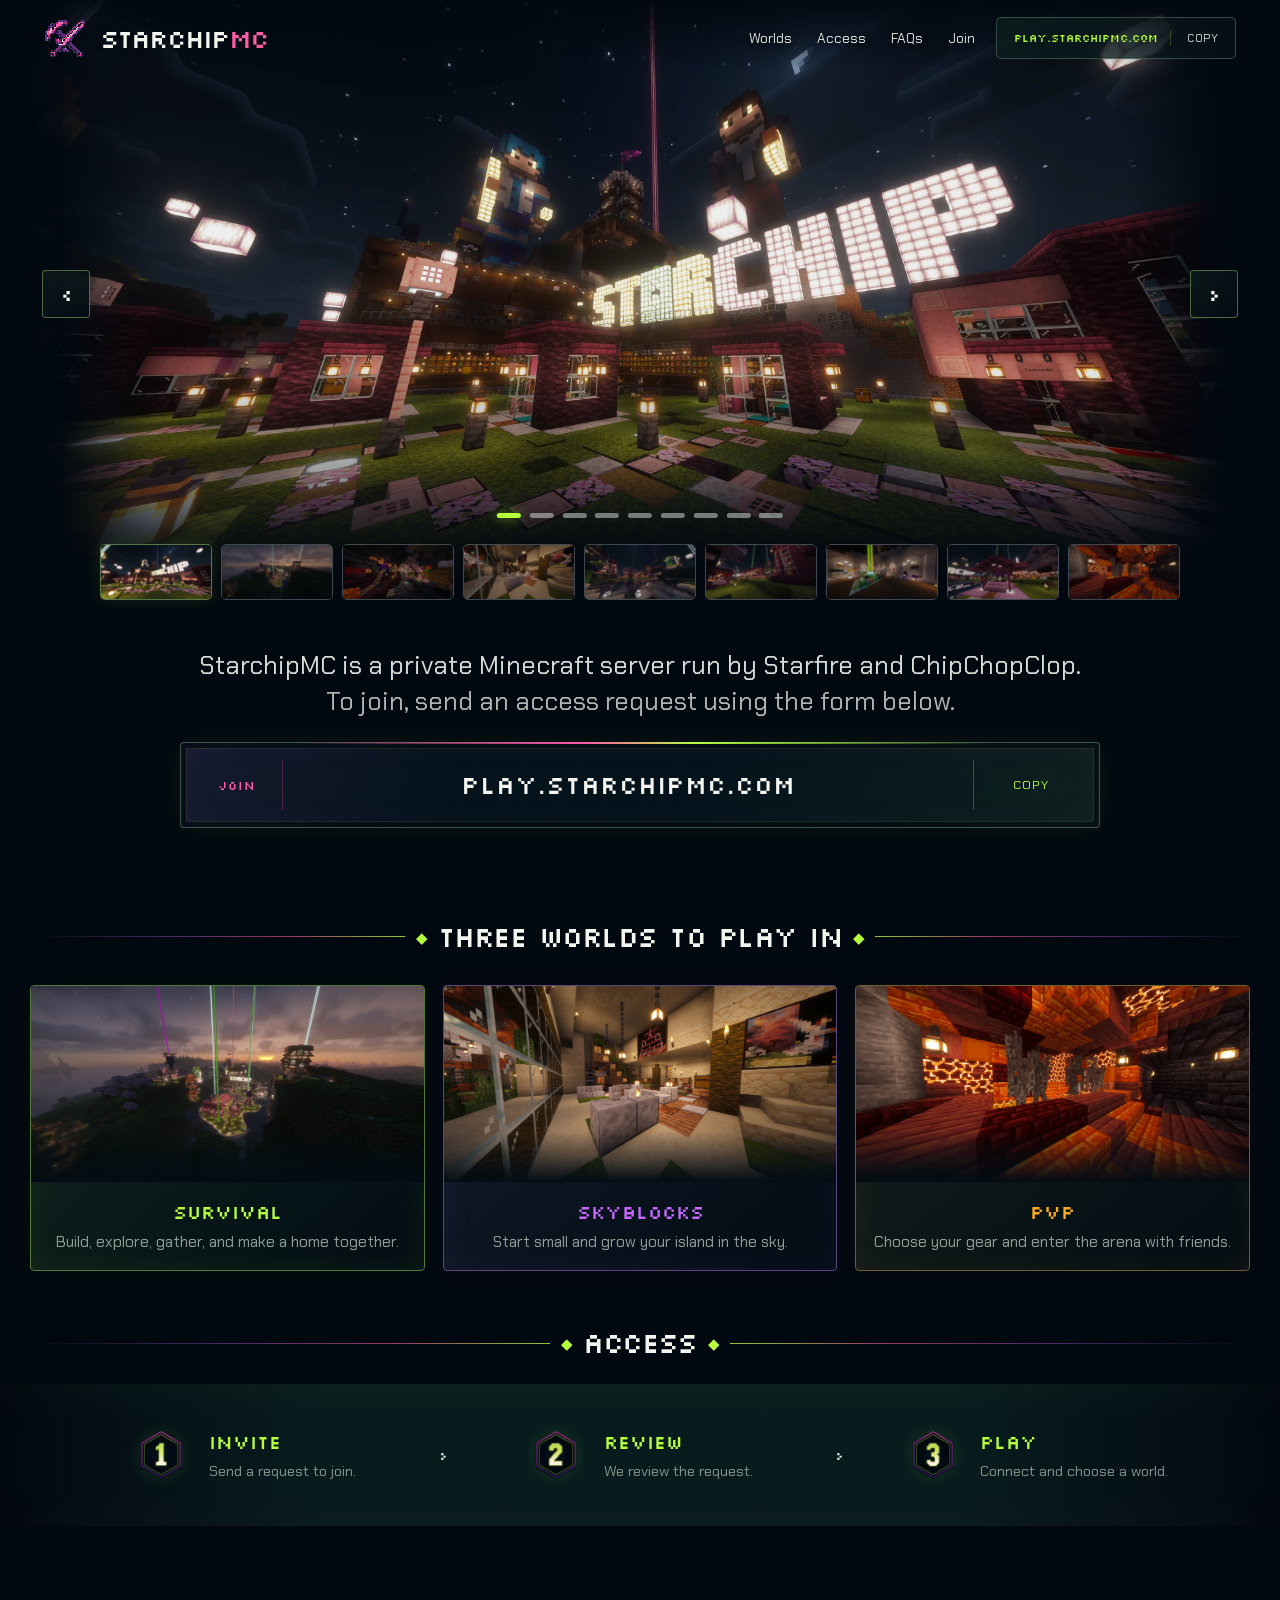
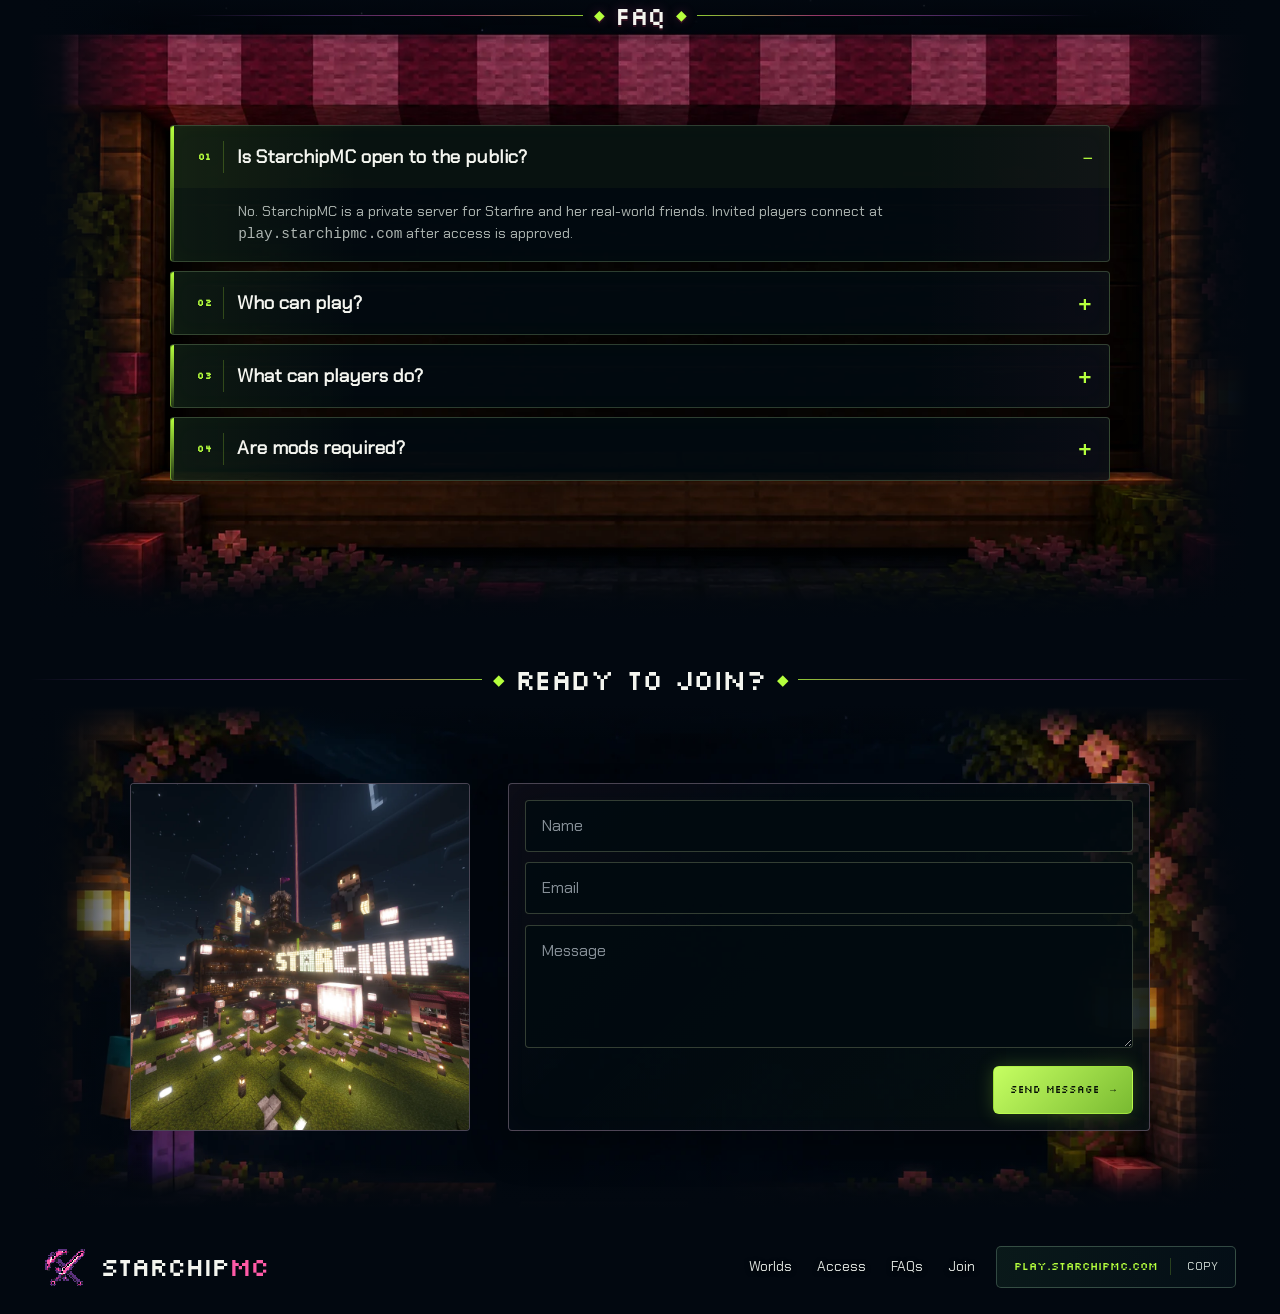
==== index.html @ 679b5ce3 "Center mobile wordmark" ====
<!doctype html>
<html lang="en">
  <head>
    <meta charset="utf-8" />
    <meta name="viewport" content="width=device-width, initial-scale=1" />
    <meta name="theme-color" content="#020810" />
    <meta name="description" content="StarchipMC is a private Minecraft server for Starfire and her real-world friends." />
    <link rel="preload" href="assets/night-market-v2/fonts/Silkscreen-Regular.ttf" as="font" type="font/ttf" crossorigin />
    <link rel="preload" href="assets/night-market-v2/gallery/starchip-plaza.webp" as="image" type="image/webp" />
    <link rel="stylesheet" href="styles.css?v=night-market-v2-layout-15" />
    <title>StarchipMC | Private Minecraft Server</title>
  </head>

  <body>
    <a class="skip" href="#content">Skip to content</a>

    <header class="topbar frame" data-topbar>
      <a class="wordmark" href="#top" aria-label="StarchipMC home">
        <span class="wordmark__tools" aria-hidden="true"><img src="assets/night-market-v2/brand/starchipmc-tools-mark.png" alt="" width="640" height="640" /></span>
        <span class="wordmark__name">Starchip<span>MC</span></span>
      </a>

      <nav class="nav" id="primary-nav" aria-label="Primary navigation" data-nav>
        <a href="#worlds">Worlds</a>
        <a href="#access">Access</a>
        <a href="#parents">FAQs</a>
        <a href="#contact">Join</a>
      </nav>

      <button class="header-server" type="button" data-copy-server>
        <span>play.starchipmc.com</span><i data-copy-visible>Copy</i><b class="visually-hidden" data-copy-label>Copy server address</b>
      </button>
    </header>

    <main id="content">
      <section class="hero" id="top" aria-label="StarchipMC gallery and server address">
        <div class="carousel" aria-label="StarchipMC world gallery" aria-roledescription="carousel" data-carousel>
          <div class="carousel__stage">
            <div class="carousel__slide is-current" data-slide data-label="Starchip plaza">
              <img src="assets/night-market-v2/gallery/starchip-plaza.webp" alt="The illuminated Starchip plaza and character statues at night" width="1920" height="980" />
            </div>
            <div class="carousel__slide" data-slide data-label="Sunrise overlook" aria-hidden="true">
              <img src="assets/night-market-v2/gallery/sunrise-overlook.webp" alt="A wide sunrise view over the Starchip settlement and surrounding hills" width="1920" height="980" loading="lazy" />
            </div>
            <div class="carousel__slide" data-slide data-label="Nether workshop" aria-hidden="true">
              <img src="assets/night-market-v2/gallery/nether-workshop.webp" alt="A Nether-themed workshop with rails, chests, and a glowing portal" width="1920" height="980" loading="lazy" />
            </div>
            <div class="carousel__slide" data-slide data-label="Cozy interior" aria-hidden="true">
              <img src="assets/night-market-v2/gallery/cozy-interior.webp" alt="A warm Minecraft home interior with artwork and hanging lanterns" width="1920" height="980" loading="lazy" />
            </div>
            <div class="carousel__slide" data-slide data-label="Cherry waterfront" aria-hidden="true">
              <img src="assets/night-market-v2/gallery/cherry-waterfront.webp" alt="Cherry builds and the ChopsShop monument reflected across the water" width="1920" height="980" loading="lazy" />
            </div>
            <div class="carousel__slide" data-slide data-label="Market street" aria-hidden="true">
              <img src="assets/night-market-v2/gallery/market-street.webp" alt="A lantern-lit cherry market street and hillside builds at night" width="1920" height="980" loading="lazy" />
            </div>
            <div class="carousel__slide" data-slide data-label="Item gallery" aria-hidden="true">
              <img src="assets/night-market-v2/gallery/item-gallery.webp" alt="A bright museum hall displaying Minecraft blocks and items" width="1920" height="980" loading="lazy" />
            </div>
            <div class="carousel__slide" data-slide data-label="Portal plaza" aria-hidden="true">
              <img src="assets/night-market-v2/gallery/portal-plaza.webp" alt="A cherry-wood portal plaza beneath the Minecraft night sky" width="1920" height="980" loading="lazy" />
            </div>
            <div class="carousel__slide" data-slide data-label="PvP arena" aria-hidden="true">
              <img src="assets/night-market-v2/gallery/ember-interior.webp" alt="A firelit Minecraft Nether arena interior" width="1920" height="980" loading="lazy" />
            </div>

            <button class="carousel__arrow carousel__arrow--back" type="button" data-carousel-back>
              <span aria-hidden="true">‹</span><span class="visually-hidden">Previous screenshot</span>
            </button>
            <button class="carousel__arrow carousel__arrow--next" type="button" data-carousel-next>
              <span aria-hidden="true">›</span><span class="visually-hidden">Next screenshot</span>
            </button>

            <div class="carousel__dots" aria-hidden="true">
              <i class="is-current" data-dot></i><i data-dot></i><i data-dot></i><i data-dot></i><i data-dot></i><i data-dot></i><i data-dot></i><i data-dot></i><i data-dot></i>
            </div>
          </div>

          <div class="carousel__thumbs frame" role="tablist" aria-label="Select a screenshot">
            <button class="is-current" type="button" role="tab" aria-selected="true" data-thumb data-index="0">
              <img src="assets/night-market-v2/gallery/starchip-plaza.webp" alt="" width="1920" height="980" /><span class="visually-hidden">Starchip plaza</span>
            </button>
            <button type="button" role="tab" aria-selected="false" data-thumb data-index="1">
              <img src="assets/night-market-v2/gallery/sunrise-overlook.webp" alt="" width="1920" height="980" loading="lazy" /><span class="visually-hidden">Sunrise overlook</span>
            </button>
            <button type="button" role="tab" aria-selected="false" data-thumb data-index="2">
              <img src="assets/night-market-v2/gallery/nether-workshop.webp" alt="" width="1920" height="980" loading="lazy" /><span class="visually-hidden">Nether workshop</span>
            </button>
            <button type="button" role="tab" aria-selected="false" data-thumb data-index="3">
              <img src="assets/night-market-v2/gallery/cozy-interior.webp" alt="" width="1920" height="980" loading="lazy" /><span class="visually-hidden">Cozy interior</span>
            </button>
            <button type="button" role="tab" aria-selected="false" data-thumb data-index="4">
              <img src="assets/night-market-v2/gallery/cherry-waterfront.webp" alt="" width="1920" height="980" loading="lazy" /><span class="visually-hidden">Cherry waterfront</span>
            </button>
            <button type="button" role="tab" aria-selected="false" data-thumb data-index="5">
              <img src="assets/night-market-v2/gallery/market-street.webp" alt="" width="1920" height="980" loading="lazy" /><span class="visually-hidden">Market street</span>
            </button>
            <button type="button" role="tab" aria-selected="false" data-thumb data-index="6">
              <img src="assets/night-market-v2/gallery/item-gallery.webp" alt="" width="1920" height="980" loading="lazy" /><span class="visually-hidden">Item gallery</span>
            </button>
            <button type="button" role="tab" aria-selected="false" data-thumb data-index="7">
              <img src="assets/night-market-v2/gallery/portal-plaza.webp" alt="" width="1920" height="980" loading="lazy" /><span class="visually-hidden">Portal plaza</span>
            </button>
            <button type="button" role="tab" aria-selected="false" data-thumb data-index="8">
              <img src="assets/night-market-v2/gallery/ember-interior.webp" alt="" width="1920" height="980" loading="lazy" /><span class="visually-hidden">PvP arena</span>
            </button>
          </div>

          <p class="visually-hidden" aria-live="polite" data-carousel-status>Starchip plaza</p>
        </div>

        <div class="hero__copy frame">
          <h1 class="visually-hidden">StarchipMC</h1>
          <p class="hero__callout"><span class="hero__primary">StarchipMC is a private Minecraft server run by Starfire and ChipChopClop.</span><br /><span class="hero__secondary">To join, send an access request using the form below.</span></p>
          <button class="server" type="button" data-copy-server>
            <span class="server__eyebrow">Join</span>
            <code>play.starchipmc.com</code>
            <span class="server__copy" data-copy-visible>Copy</span>
            <span class="visually-hidden" data-copy-label>Copy server address</span>
          </button>
        </div>
      </section>

      <section class="worlds frame" id="worlds" aria-labelledby="worlds-title">
        <h2 class="section-title" id="worlds-title"><span>◆</span> Three worlds to play in <span>◆</span></h2>
        <div class="worlds__grid">
          <article class="world world--survival">
            <div class="world__image">
              <img src="assets/night-market-v2/gallery/sunrise-overlook.webp" alt="A wide sunrise view over the survival settlement" width="1920" height="980" loading="lazy" />
            </div>
            <div class="world__label"><h3>Survival</h3><p>Build, explore, gather, and make a home together.</p></div>
          </article>
          <article class="world world--skyblocks">
            <div class="world__image">
              <img src="assets/night-market-v2/gallery/cozy-interior.webp" alt="A warm Minecraft interior used as the temporary Skyblocks image" width="1920" height="980" loading="lazy" />
            </div>
            <div class="world__label"><h3>Skyblocks</h3><p>Start small and grow your island in the sky.</p></div>
          </article>
          <article class="world world--pvp">
            <div class="world__image">
              <img src="assets/night-market-v2/gallery/ember-interior.webp" alt="A firelit Minecraft Nether interior" width="1920" height="980" loading="lazy" />
            </div>
            <div class="world__label"><h3>PvP</h3><p>Choose your gear and enter the arena with friends.</p></div>
          </article>
        </div>
      </section>

      <section class="access" id="access" aria-labelledby="access-title">
        <h2 class="section-title" id="access-title"><span>◆</span> Access <span>◆</span></h2>
        <div class="access__slice">
          <ol class="access__track frame">
            <li><img class="access__number" src="assets/night-market-v2/access-badges/access-step-1.webp?v=hex-1" alt="Step 1" width="256" height="256" loading="lazy" /><div><strong>Invite</strong><p>Send a request to join.</p></div></li>
            <li><img class="access__number" src="assets/night-market-v2/access-badges/access-step-2.webp?v=hex-1" alt="Step 2" width="256" height="256" loading="lazy" /><div><strong>Review</strong><p>We review the request.</p></div></li>
            <li><img class="access__number" src="assets/night-market-v2/access-badges/access-step-3.webp?v=hex-1" alt="Step 3" width="256" height="256" loading="lazy" /><div><strong>Play</strong><p>Connect and choose a world.</p></div></li>
          </ol>
        </div>
      </section>

      <section class="briefing frame" id="parents" aria-labelledby="parents-title">
        <img class="briefing__scene" src="assets/night-market-v2/scenes/parent-briefing.webp" alt="" width="1920" height="800" loading="lazy" />
        <h2 class="section-title" id="parents-title"><span>◆</span> FAQ <span>◆</span></h2>
        <div class="briefing__rows" data-accordion>
          <article>
            <h3><button type="button" aria-expanded="true" aria-controls="answer-public" data-accordion-button><span><i aria-hidden="true">01</i>Is StarchipMC open to the public?</span><b aria-hidden="true">−</b></button></h3>
            <div id="answer-public" class="briefing__answer"><p>No. StarchipMC is a private server for Starfire and her real-world friends. Invited players connect at <code>play.starchipmc.com</code> after access is approved.</p></div>
          </article>
          <article>
            <h3><button type="button" aria-expanded="false" aria-controls="answer-who" data-accordion-button><span><i aria-hidden="true">02</i>Who can play?</span><b aria-hidden="true">+</b></button></h3>
            <div id="answer-who" class="briefing__answer" hidden><p>Starfire and friends who know the group in real life. Access is shared directly rather than through public registration.</p></div>
          </article>
          <article>
            <h3><button type="button" aria-expanded="false" aria-controls="answer-activities" data-accordion-button><span><i aria-hidden="true">03</i>What can players do?</span><b aria-hidden="true">+</b></button></h3>
            <div id="answer-activities" class="briefing__answer" hidden><p>Friends meet in the floating Lobby, then choose Survival, Skyblocks, or the PvP Arena.</p></div>
          </article>
          <article>
            <h3><button type="button" aria-expanded="false" aria-controls="answer-mods" data-accordion-button><span><i aria-hidden="true">04</i>Are mods required?</span><b aria-hidden="true">+</b></button></h3>
            <div id="answer-mods" class="briefing__answer" hidden><p>No custom modpack or required resource pack is currently needed.</p></div>
          </article>
        </div>
      </section>

      <section class="join frame" id="contact" aria-labelledby="contact-title">
        <h2 class="section-title" id="contact-title"><span>◆</span> Ready to join? <span>◆</span></h2>
        <div class="join__scene">
          <img src="assets/night-market-v2/scenes/ready-to-join.webp" alt="" width="1920" height="800" loading="lazy" />
          <div class="join__layout">
            <div class="join__placeholder">
              <img class="join__snapshot" src="assets/night-market-v2/contact/starchip-snapshot.webp" alt="The illuminated Starchip plaza and character statues at night" width="900" height="900" loading="lazy" />
            </div>
            <form class="join__form" action="https://formsubmit.co/tim.mahan@pm.me" method="post">
              <label><span class="visually-hidden">Name</span><input name="name" autocomplete="name" placeholder="Name" required /></label>
              <label><span class="visually-hidden">Email</span><input name="email" type="email" autocomplete="email" placeholder="Email" required /></label>
              <label class="join__message"><span class="visually-hidden">Message</span><textarea name="message" rows="4" placeholder="Message" required></textarea></label>
              <button class="join__submit" type="submit">Send message <span aria-hidden="true">→</span></button>
              <label class="honeypot" aria-hidden="true">Leave empty<input name="_honey" tabindex="-1" autocomplete="off" /></label>
              <input type="hidden" name="_subject" value="New StarchipMC message" />
              <input type="hidden" name="_template" value="table" />
            </form>
          </div>
        </div>
      </section>
    </main>

    <footer class="footer frame">
      <a class="wordmark" href="#top" aria-label="Back to the top"><span class="wordmark__tools" aria-hidden="true"><img src="assets/night-market-v2/brand/starchipmc-tools-mark.png" alt="" width="640" height="640" /></span><span class="wordmark__name">Starchip<span>MC</span></span></a>
      <nav aria-label="Footer navigation"><a href="#worlds">Worlds</a><a href="#access">Access</a><a href="#parents">FAQs</a><a href="#contact">Join</a></nav>
      <button class="header-server" type="button" data-copy-server><span>play.starchipmc.com</span><i data-copy-visible>Copy</i><b class="visually-hidden" data-copy-label>Copy server address</b></button>
    </footer>

    <script src="script.js?v=night-market-v2-layout-12" defer></script>
  </body>
</html>
---- styles.css ----
@font-face {
  font-family: "Night Pixel";
  src: url("assets/night-market-v2/fonts/Silkscreen-Regular.ttf") format("truetype");
  font-display: swap;
}

@font-face {
  font-family: "Night Sans";
  src: url("assets/night-market-v2/fonts/ChakraPetch-Regular.ttf") format("truetype");
  font-display: swap;
}

:root {
  color-scheme: dark;
  --night: #020810;
  --night-blue: #04111c;
  --panel: #07141e;
  --line: #263139;
  --white: #f4f5ef;
  --muted: #8c969d;
  --lime: #b5ff3d;
  --pink: #ff5aa7;
  --violet: #c66aff;
  --amber: #ffae19;
  --panel-border: rgba(154, 132, 157, 0.48);
  --panel-radius: 4px;
  --frame: 1220px;
  --pixel: "Night Pixel", monospace;
  --sans: "Night Sans", system-ui, sans-serif;
}

*,
*::before,
*::after {
  box-sizing: border-box;
}

html {
  scroll-behavior: smooth;
  scroll-padding-top: 6rem;
  background: var(--night);
}

body {
  min-width: 320px;
  margin: 0;
  overflow-x: hidden;
  color: var(--white);
  background: var(--night);
  font-family: var(--sans);
  line-height: 1.5;
}

body::before {
  display: none;
}

button,
input,
textarea {
  font: inherit;
}

button,
a {
  -webkit-tap-highlight-color: transparent;
}

a {
  color: inherit;
  text-decoration: none;
}

img {
  display: block;
  max-width: 100%;
}

:focus-visible {
  outline: 3px solid var(--lime);
  outline-offset: 4px;
}

.frame {
  width: min(calc(100% - 24px), var(--frame));
  margin-inline: auto;
}

.visually-hidden {
  position: absolute !important;
  width: 1px !important;
  height: 1px !important;
  padding: 0 !important;
  margin: -1px !important;
  overflow: hidden !important;
  clip: rect(0 0 0 0) !important;
  white-space: nowrap !important;
  border: 0 !important;
}

.skip {
  position: fixed;
  z-index: 100;
  top: 0.75rem;
  left: 0.75rem;
  padding: 0.6rem 0.85rem;
  transform: translateY(-150%);
  color: #071006;
  background: var(--lime);
  font-family: var(--pixel);
  font-size: 0.62rem;
}

.skip:focus {
  transform: none;
}

.topbar,
.footer {
  display: flex;
  min-height: 70px;
  padding: 0.65rem 0.9rem;
  align-items: center;
  gap: 1.3rem;
  border: 0;
  border-radius: 0;
  background: transparent;
  box-shadow: none;
}

.topbar {
  position: absolute;
  z-index: 30;
  top: 0;
  left: 50%;
  margin-top: 0;
  padding-top: 1rem;
  transform: translateX(-50%);
}

.wordmark {
  display: inline-flex;
  min-width: max-content;
  align-items: center;
  gap: 0.7rem;
}

.wordmark__tools {
  display: grid;
  width: 44px;
  height: 44px;
  place-items: center;
}

.wordmark__tools img {
  width: 100%;
  height: 100%;
  object-fit: contain;
  image-rendering: pixelated;
}

.wordmark__name {
  font-family: var(--pixel);
  font-size: clamp(1.06rem, 2.2vw, 1.65rem);
  letter-spacing: -0.08em;
  line-height: 1;
  text-transform: uppercase;
}

.wordmark__name span {
  color: var(--pink);
}

.nav,
.footer nav {
  display: flex;
  margin-left: auto;
  align-items: center;
  gap: clamp(0.6rem, 2vw, 1.55rem);
}

.nav a,
.footer nav a {
  color: #e0e5e1;
  font-size: 0.86rem;
  text-shadow: 0 1px 5px rgba(0, 0, 0, 0.9);
  white-space: nowrap;
}

.nav a:hover,
.footer nav a:hover {
  color: var(--lime);
}

.header-server {
  display: inline-flex;
  min-height: 42px;
  min-width: 240px;
  padding: 0.55rem 0.65rem 0.55rem 0.85rem;
  align-items: center;
  justify-content: space-between;
  gap: 0.55rem;
  border: 1px solid rgba(115, 153, 126, 0.42);
  border-radius: 5px;
  color: var(--lime);
  background: linear-gradient(90deg, rgba(13, 31, 29, 0.74), rgba(5, 17, 25, 0.78));
  font-family: var(--pixel);
  font-size: 0.56rem;
  white-space: nowrap;
  cursor: pointer;
}

.header-server i {
  min-width: 54px;
  padding-left: 0.65rem;
  border-left: 1px solid rgba(181, 255, 61, 0.2);
  color: #dce6df;
  font-family: var(--sans);
  font-size: 0.68rem;
  font-style: normal;
  letter-spacing: 0.08em;
  text-align: center;
  text-transform: uppercase;
}

.header-server > span {
  flex: 1;
  font-size: 0.68rem;
  text-align: center;
}

.header-server.is-copied {
  border-color: rgba(181, 255, 61, 0.62);
  background: rgba(27, 55, 29, 0.72);
}

.nav-toggle {
  display: none;
}

.hero {
  margin-top: 0;
}

.carousel__stage {
  position: relative;
  width: 100%;
  height: clamp(390px, 45vw, 650px);
  overflow: hidden;
  background: var(--night);
}

.carousel__stage::before,
.carousel__stage::after {
  position: absolute;
  z-index: 4;
  content: "";
  pointer-events: none;
}

.carousel__stage::before {
  top: 0;
  bottom: 0;
  left: 50%;
  width: min(calc(100% - 24px), var(--frame));
  transform: translateX(-50%);
  background:
    linear-gradient(90deg, var(--night) 0%, rgba(2, 8, 16, 0.96) 2.5%, transparent 10%, transparent 90%, rgba(2, 8, 16, 0.96) 97.5%, var(--night) 100%),
    linear-gradient(180deg, rgba(2, 8, 16, 0.94) 0%, transparent 12%, transparent 100%);
}

.carousel__stage::after {
  bottom: 0;
  left: 50%;
  width: min(calc(100% - 24px), var(--frame));
  height: 38%;
  transform: translateX(-50%);
  background: linear-gradient(180deg, transparent 0%, rgba(2, 8, 16, 0.34) 52%, rgba(2, 8, 16, 0.9) 86%, var(--night) 100%);
}

.carousel__slide {
  position: absolute;
  top: 0;
  bottom: 0;
  left: 50%;
  width: min(calc(100% - 24px), var(--frame));
  overflow: hidden;
  transform: translateX(-50%);
  opacity: 0;
  visibility: hidden;
  transition: opacity 700ms ease, visibility 0s linear 700ms;
}

.carousel__slide.is-current {
  opacity: 1;
  visibility: visible;
  transition-delay: 0s;
}

.carousel__slide img {
  width: 100%;
  height: 100%;
  object-fit: cover;
  object-position: center 48%;
  filter: brightness(0.92) saturate(1.04) contrast(1.03);
  transform: scale(1.025);
}

.carousel__arrow {
  position: absolute;
  z-index: 7;
  top: 51%;
  display: grid;
  width: 48px;
  height: 48px;
  padding: 0;
  place-items: center;
  transform: translateY(-50%);
  border: 1px solid rgba(128, 167, 101, 0.58);
  border-radius: 4px;
  color: var(--white);
  background: linear-gradient(135deg, rgba(12, 27, 27, 0.82), rgba(3, 12, 19, 0.9));
  font-family: var(--pixel);
  font-size: 1.6rem;
  cursor: pointer;
}

.carousel__arrow:hover {
  color: #061006;
  background: var(--lime);
}

.carousel__arrow--back { left: max(18px, calc((100vw - var(--frame)) / 2 + 12px)); }
.carousel__arrow--next { right: max(18px, calc((100vw - var(--frame)) / 2 + 12px)); }

.carousel__dots {
  position: absolute;
  z-index: 7;
  bottom: 3.6rem;
  left: 50%;
  display: flex;
  gap: 0.55rem;
  transform: translateX(-50%);
}

.carousel__dots i {
  display: block;
  width: 24px;
  height: 5px;
  border-radius: 99px;
  background: rgba(220, 228, 225, 0.5);
}

.carousel__dots i.is-current {
  background: var(--lime);
  box-shadow: 0 0 12px rgba(181, 255, 61, 0.55);
}

.carousel__thumbs {
  position: relative;
  z-index: 8;
  display: grid;
  margin-top: -2rem;
  width: min(calc(100% - 24px), 1080px);
  grid-template-columns: repeat(9, minmax(0, 1fr));
  gap: 0.55rem;
}

.carousel__thumbs button {
  aspect-ratio: 2 / 1;
  padding: 0;
  overflow: hidden;
  border: 1px solid #57616a;
  border-radius: 5px;
  background: #030b12;
  cursor: pointer;
  opacity: 0.72;
}

.carousel__thumbs button:hover,
.carousel__thumbs button.is-current {
  border-color: rgba(119, 158, 93, 0.72);
  box-shadow: 0 0 18px rgba(181, 255, 61, 0.12);
  opacity: 1;
}

.carousel__thumbs img {
  width: 100%;
  height: 100%;
  object-fit: cover;
}

.hero__copy {
  display: grid;
  padding-top: clamp(1.8rem, 4vw, 3rem);
  justify-items: center;
}

.section-title,
.briefing h2 {
  margin: 0;
  font-family: var(--pixel);
  font-weight: 400;
  letter-spacing: -0.055em;
  text-align: center;
  text-transform: uppercase;
}

.hero__callout {
  width: min(100%, 1080px);
  margin: 0;
  color: #d6ded9;
  font-size: clamp(1.3rem, 2.15vw, 1.6rem);
  line-height: 1.42;
  text-align: center;
}

.hero__primary { display: inline-block; color: #d6ded9; white-space: nowrap; }
.hero__secondary { color: #adb8b2; }

.server {
  position: relative;
  display: grid;
  width: min(100%, 920px);
  min-height: 86px;
  margin-top: 1.35rem;
  padding: 0.55rem 0.65rem;
  grid-template-columns: 92px minmax(0, 1fr) 116px;
  align-items: center;
  border: 1px solid rgba(112, 147, 124, 0.48);
  border-radius: var(--panel-radius);
  color: var(--white);
  background:
    linear-gradient(112deg, rgba(198, 106, 255, 0.085), transparent 30%, rgba(5, 19, 28, 0.98) 56%, rgba(181, 255, 61, 0.055)),
    #05131c;
  box-shadow:
    inset 0 0 0 5px rgba(3, 12, 18, 0.74),
    inset 0 0 34px rgba(172, 75, 181, 0.065),
    0 0 24px rgba(181, 255, 61, 0.065);
  cursor: pointer;
}

.server::before,
.server::after {
  position: absolute;
  content: "";
  pointer-events: none;
}

.server::before {
  z-index: 1;
  top: -1px;
  right: 12%;
  left: 12%;
  height: 2px;
  background: linear-gradient(90deg, transparent, var(--pink) 42%, var(--lime) 58%, transparent);
}

.server::after { inset: 5px; border: 1px solid rgba(181, 255, 61, 0.09); }

.server__eyebrow {
  position: relative;
  z-index: 2;
  display: grid;
  min-height: 50px;
  place-items: center;
  border-right: 1px solid rgba(255, 90, 167, 0.26);
  color: var(--pink);
  font-family: var(--pixel);
  font-size: 0.72rem;
  letter-spacing: 0.08em;
  text-transform: uppercase;
}

.server code {
  position: relative;
  z-index: 2;
  overflow: hidden;
  font-family: var(--pixel);
  font-size: clamp(1rem, 2.5vw, 1.58rem);
  text-align: center;
  text-overflow: ellipsis;
  white-space: nowrap;
}

.server__copy {
  position: relative;
  z-index: 2;
  display: grid;
  min-height: 50px;
  padding: 0.55rem 0.7rem;
  place-items: center;
  border: 0;
  border-left: 1px solid rgba(181, 255, 61, 0.26);
  border-radius: 0;
  color: var(--lime);
  background: transparent;
  font-size: 0.76rem;
  letter-spacing: 0.08em;
  text-transform: uppercase;
}

.server.is-copied .server__copy {
  color: #071006;
  border-radius: 3px;
  background: var(--lime);
}

.worlds {
  padding-top: clamp(3rem, 7vw, 5.5rem);
}

.section-title {
  display: flex;
  align-items: center;
  gap: 0.7rem;
  color: var(--white);
  font-size: clamp(1.12rem, 2.7vw, 1.72rem);
}

.section-title::before,
.section-title::after {
  min-width: 24px;
  height: 1px;
  flex: 1;
  content: "";
}

.section-title::before {
  background: linear-gradient(90deg, transparent, rgba(198, 106, 255, 0.34) 35%, rgba(255, 90, 167, 0.58) 70%, rgba(181, 255, 61, 0.78));
}

.section-title::after {
  background: linear-gradient(90deg, rgba(181, 255, 61, 0.78), rgba(255, 90, 167, 0.58) 30%, rgba(198, 106, 255, 0.34) 65%, transparent);
}

.section-title span,
.briefing h2 span {
  margin-inline: 0;
  color: var(--lime);
  font-size: 0.55em;
  vertical-align: 0.18em;
}

.worlds__grid {
  display: grid;
  margin-top: 1.7rem;
  grid-template-columns: repeat(3, minmax(0, 1fr));
  gap: 1.1rem;
}

.world {
  --accent: var(--lime);
  position: relative;
  overflow: hidden;
  border: 1px solid color-mix(in srgb, var(--accent) 32%, #253a38);
  border-radius: var(--panel-radius);
  background:
    linear-gradient(140deg, color-mix(in srgb, var(--accent) 7%, rgba(8, 24, 28, 0.96)), rgba(3, 12, 20, 0.98));
  box-shadow:
    inset 0 0 32px color-mix(in srgb, var(--accent) 7%, transparent),
    0 0 22px color-mix(in srgb, var(--accent) 4%, transparent);
}

.world::before,
.world::after {
  display: none;
}
.world--skyblocks { --accent: var(--violet); }
.world--pvp { --accent: var(--amber); }

.world__image {
  position: relative;
  aspect-ratio: 2 / 1;
  overflow: hidden;
}

.world__image::after {
  position: absolute;
  inset: auto 0 0;
  height: 26%;
  background: linear-gradient(transparent, #030c14);
  content: "";
}

.world__image img {
  width: 100%;
  height: 100%;
  object-fit: cover;
  transition: transform 300ms ease;
}

.world:hover .world__image img { transform: scale(1.025); }

.world__label {
  display: grid;
  min-height: 88px;
  padding: 0.75rem 0.9rem 0.85rem;
  align-content: center;
  color: var(--accent);
  text-align: center;
}

.world__label h3 {
  margin: 0;
  font-family: var(--pixel);
  font-size: clamp(1rem, 1.8vw, 1.2rem);
  font-weight: 400;
  text-transform: uppercase;
}

.world__label p {
  margin: 0.3rem 0 0;
  color: #929f99;
  font-size: 0.96rem;
  line-height: 1.35;
}

.access {
  padding-top: clamp(2rem, 5vw, 3.2rem);
}

.access > .section-title {
  width: min(calc(100% - 24px), var(--frame));
  margin: 0 auto 1.25rem;
}

.access__slice {
  width: 100%;
  background:
    linear-gradient(90deg, transparent 0%, rgba(6, 22, 27, 0.5) 8%, rgba(8, 30, 31, 0.9) 25%, rgba(8, 30, 31, 0.9) 75%, rgba(6, 22, 27, 0.5) 92%, transparent 100%);
  box-shadow: inset 0 18px 32px rgba(181, 255, 61, 0.018), inset 0 -18px 32px rgba(255, 90, 167, 0.014);
}

.access__track {
  position: relative;
  display: grid;
  min-height: 142px;
  margin: 0 auto;
  padding: 0.75rem 1rem;
  grid-template-columns: repeat(3, 1fr);
  border: 0;
  background: transparent;
  box-shadow: none;
  list-style: none;
}

.access__track::before,
.access__track::after {
  display: none;
}

.access__track li {
  position: relative;
  display: flex;
  align-items: center;
  justify-content: center;
  gap: 1.15rem;
}

.access__track li + li::before {
  position: absolute;
  left: -0.2rem;
  color: #dbe3df;
  font-family: var(--pixel);
  font-size: 1.1rem;
  content: "›";
}

.access__track strong {
  color: var(--lime);
  font-family: var(--pixel);
  font-size: clamp(0.92rem, 1.8vw, 1.18rem);
  font-weight: 400;
  text-transform: uppercase;
}

.access__track li > div {
  max-width: 13.5rem;
}

.access__track p {
  margin: 0.35rem 0 0;
  color: #87958f;
  font-size: 0.92rem;
  line-height: 1.35;
}

.access__number {
  width: 58px;
  height: 58px;
  flex: 0 0 auto;
  object-fit: contain;
  filter: drop-shadow(0 0 8px rgba(181, 255, 61, 0.12));
}

.briefing {
  position: relative;
  width: min(calc(100% - 24px), var(--frame));
  max-width: var(--frame);
  min-height: 640px;
  margin-top: clamp(2rem, 5vw, 3.4rem);
  overflow: hidden;
  border-radius: 2px;
  isolation: isolate;
}

.briefing__scene {
  position: absolute;
  z-index: 0;
  inset: 0;
  width: 100%;
  height: 100%;
  object-fit: cover;
}

.briefing::before,
.briefing::after {
  position: absolute;
  z-index: 1;
  inset: 0;
  content: "";
  pointer-events: none;
}

.briefing::before {
  background: linear-gradient(90deg, var(--night) 0%, rgba(2, 8, 16, 0.96) 2.5%, transparent 10%, transparent 90%, rgba(2, 8, 16, 0.96) 97.5%, var(--night) 100%);
}

.briefing::after {
  background: linear-gradient(180deg, var(--night) 0%, rgba(2, 8, 16, 0.92) 3%, transparent 10%, transparent 88%, rgba(2, 8, 16, 0.94) 97%, var(--night) 100%);
}

.briefing h2 {
  position: absolute;
  z-index: 3;
  top: 17px;
  right: 13%;
  left: 13%;
  color: var(--white);
  font-size: clamp(1rem, 2.4vw, 1.55rem);
  text-shadow: 0 2px 0 #32101f, 0 0 12px rgba(255, 90, 167, 0.28);
}

.briefing h2 span { color: var(--lime); }

.briefing__rows {
  position: absolute;
  top: 145px;
  z-index: 3;
  right: auto;
  left: 50%;
  display: grid;
  width: min(calc(100% - 24px), 940px);
  gap: 0.55rem;
  transform: translateX(-50%);
  border: 0;
  background: transparent;
  box-shadow: none;
}

.briefing__rows article {
  position: relative;
  overflow: hidden;
  border: 1px solid rgba(119, 150, 104, 0.38);
  border-left-color: rgba(181, 255, 61, 0.62);
  border-radius: var(--panel-radius);
  background:
    linear-gradient(90deg, rgba(181, 255, 61, 0.07), transparent 20%, transparent 80%, rgba(255, 90, 167, 0.035)),
    rgba(2, 11, 17, 0.9);
  box-shadow: inset 0 0 22px rgba(181, 255, 61, 0.025), 0 8px 20px rgba(0, 0, 0, 0.2);
}

.briefing__rows article::before {
  position: absolute;
  top: 0;
  bottom: 0;
  left: 0;
  width: 3px;
  background: linear-gradient(var(--lime), rgba(181, 255, 61, 0.1));
  content: "";
}

.briefing__rows article + article { border-top: 1px solid rgba(119, 150, 104, 0.38); }
.briefing__rows h3 { margin: 0; }

.briefing__rows button {
  display: flex;
  width: 100%;
  min-height: 62px;
  padding: 0.75rem 1rem;
  align-items: center;
  justify-content: space-between;
  gap: 1rem;
  border: 0;
  color: var(--white);
  background: transparent;
  cursor: pointer;
}

.briefing__rows button > span {
  display: flex;
  align-items: center;
  gap: 0.85rem;
}

.briefing__rows button > span > i {
  display: grid;
  width: 2.3rem;
  min-height: 2rem;
  place-items: center;
  border-right: 1px solid rgba(181, 255, 61, 0.22);
  color: var(--lime);
  font-family: var(--pixel);
  font-size: 0.58rem;
  font-style: normal;
  letter-spacing: 0.06em;
}

.briefing__rows button[aria-expanded="true"] {
  background: rgba(181, 255, 61, 0.035);
}

.briefing__rows button > b {
  color: var(--lime);
  font-family: var(--pixel);
  font-size: 1.1rem;
  font-weight: 400;
}

.briefing__answer {
  padding: 0.8rem 1.2rem 1rem 4.2rem;
  color: #aeb6b2;
  font-size: 0.9rem;
}

.briefing__answer p { max-width: 48rem; margin: 0; }

.join {
  width: min(calc(100% - 24px), var(--frame));
  max-width: var(--frame);
  padding-top: clamp(1.5rem, 3vw, 2.4rem);
}

.join__scene {
  position: relative;
  min-height: 0;
  margin-top: 0.4rem;
  padding: clamp(3rem, 6vw, 5rem) clamp(1.5rem, 5vw, 4rem);
  overflow: hidden;
}

.join__scene::before {
  position: absolute;
  z-index: 1;
  inset: 0;
  background: linear-gradient(90deg, var(--night) 0%, rgba(2, 8, 16, 0.96) 2.5%, transparent 10%, transparent 90%, rgba(2, 8, 16, 0.96) 97.5%, var(--night) 100%);
  content: "";
  pointer-events: none;
}

.join__scene::after {
  position: absolute;
  z-index: 1;
  inset: 0;
  background: linear-gradient(180deg, var(--night) 0%, transparent 7%, transparent 90%, rgba(2, 8, 16, 0.92) 97%, var(--night) 100%);
  content: "";
  pointer-events: none;
}

.join__scene > img {
  position: absolute;
  inset: 0;
  width: 100%;
  height: 100%;
  object-fit: cover;
}

.join__layout {
  position: relative;
  z-index: 2;
  display: grid;
  width: min(100%, 1020px);
  margin-inline: auto;
  grid-template-columns: minmax(280px, 340px) minmax(0, 1fr);
  align-items: stretch;
  gap: clamp(1rem, 3vw, 2.5rem);
}

.join__placeholder {
  display: grid;
  width: 100%;
  max-width: 340px;
  height: 100%;
  min-height: 100%;
  margin: 0 auto;
  overflow: hidden;
  place-items: center;
  border: 1px solid var(--panel-border);
  border-radius: var(--panel-radius);
  background: rgba(3, 13, 20, 0.92);
  box-shadow: inset 0 0 28px rgba(255, 90, 167, 0.035);
}

.join__snapshot {
  width: 100%;
  height: 100%;
  object-fit: cover;
  object-position: center;
}

.join__form {
  position: relative;
  z-index: 2;
  width: 100%;
  padding: 1rem;
  border: 1px solid var(--panel-border);
  border-radius: var(--panel-radius);
  background:
    linear-gradient(135deg, rgba(255, 90, 167, 0.045), transparent 35%, rgba(181, 255, 61, 0.025)),
    rgba(2, 11, 17, 0.86);
  box-shadow: inset 0 0 28px rgba(175, 89, 198, 0.025), 0 18px 36px rgba(0, 0, 0, 0.28);
}

.join__form label {
  display: block;
  margin-bottom: 0.65rem;
}

.join__form input,
.join__form textarea {
  width: 100%;
  min-height: 52px;
  padding: 0.8rem 1rem;
  border: 1px solid rgba(103, 117, 89, 0.5);
  border-radius: 4px;
  color: var(--white);
  background: rgba(2, 10, 16, 0.9);
}

.join__form textarea {
  min-height: 108px;
  padding-right: 1rem;
  resize: vertical;
}

.join__form input::placeholder,
.join__form textarea::placeholder { color: #858e96; }

.join__form input:focus,
.join__form textarea:focus { border-color: var(--lime); outline: 2px solid rgba(181, 255, 61, 0.16); }

.join__message { position: relative; }

.join__submit {
  display: flex;
  min-height: 48px;
  margin-left: auto;
  padding: 0.7rem 1rem;
  align-items: center;
  justify-content: center;
  gap: 0.7rem;
  border: 1px solid rgba(181, 255, 61, 0.5);
  border-radius: 6px;
  color: #071006;
  background: linear-gradient(135deg, #c6ff62, #79ba31);
  box-shadow: 0 0 18px rgba(181, 255, 61, 0.22);
  font-family: var(--pixel);
  font-size: 0.62rem;
  text-transform: uppercase;
  cursor: pointer;
}

.honeypot {
  position: absolute !important;
  width: 1px !important;
  height: 1px !important;
  overflow: hidden !important;
  opacity: 0 !important;
  pointer-events: none !important;
}

.footer {
  position: relative;
  margin-top: 1.5rem;
  margin-bottom: 12px;
}

.footer::before {
  position: absolute;
  z-index: -1;
  top: -3.5rem;
  right: -12vw;
  left: -12vw;
  height: 6rem;
  background: linear-gradient(180deg, transparent, rgba(2, 8, 16, 0.86));
  content: "";
  pointer-events: none;
}

.footer nav { margin-left: auto; }

.lost {
  display: grid;
  min-height: 100vh;
  padding: 1rem;
  place-items: center;
}

.lost__panel {
  display: grid;
  width: min(100%, 620px);
  min-height: 360px;
  padding: clamp(2rem, 7vw, 4.5rem);
  place-items: center;
  align-content: center;
  border: 1px solid rgba(181, 255, 61, 0.68);
  background: rgba(4, 16, 25, 0.94);
  box-shadow: 0 0 42px rgba(181, 255, 61, 0.08);
  text-align: center;
}

.lost__panel > p {
  margin: 2.4rem 0 0.5rem;
  color: var(--pink);
  font-family: var(--pixel);
}

.lost__panel h1 {
  margin: 0;
  font-family: var(--pixel);
  font-size: clamp(1.2rem, 5vw, 2rem);
  font-weight: 400;
  text-transform: uppercase;
}

.lost__return {
  margin-top: 2rem;
  padding: 0.8rem 1rem;
  border: 1px solid var(--lime);
  color: var(--lime);
  font-family: var(--pixel);
  font-size: 0.62rem;
  text-transform: uppercase;
}

@media (max-width: 1000px) {
  .carousel__stage::before,
  .carousel__stage::after,
  .carousel__slide {
    width: 100%;
  }

  .carousel__stage::before {
    background: linear-gradient(180deg, rgba(2, 8, 16, 0.82) 0%, transparent 12%, transparent 100%);
  }

  .briefing.frame,
  .join.frame {
    width: 100%;
    max-width: none;
  }

  .briefing::before,
  .join__scene::before {
    background: none;
  }
}

@media (max-width: 900px) {
  .nav { display: none; }
  .header-server { margin-left: auto; }
  .worlds__grid { gap: 0.75rem; }
  .briefing__rows { width: min(calc(100% - 24px), 820px); }
  .join__layout { grid-template-columns: minmax(220px, 280px) minmax(0, 1fr); }
  .footer { flex-wrap: wrap; justify-content: center; }
  .footer nav { width: 100%; margin: 0; justify-content: center; order: 3; }
}

@media (max-width: 680px) {
  .frame { width: min(calc(100% - 16px), var(--frame)); }
  .briefing.frame,
  .join.frame { width: 100%; }
  .topbar { min-height: 70px; margin-top: 8px; justify-content: center; }
  .topbar .header-server { display: none; }
  .wordmark__tools { width: 32px; height: 32px; }
  .wordmark__name { font-size: 0.98rem; }
  .topbar .wordmark__tools { width: 40px; height: 40px; }
  .topbar .wordmark__name { font-size: 1.225rem; }
  .hero { padding-top: 78px; }
  .carousel__stage { height: clamp(300px, 76vw, 440px); }
  .carousel__arrow { width: 40px; height: 40px; }
  .carousel__dots { bottom: 2.3rem; }
  .carousel__dots i { width: 20px; }
  .carousel__thumbs {
    width: calc(100% - 12px);
    margin-top: -1.1rem;
    padding-bottom: 0.35rem;
    grid-template-columns: none;
    grid-auto-columns: 84px;
    grid-auto-flow: column;
    gap: 0.3rem;
    overflow-x: auto;
    overscroll-behavior-inline: contain;
    scrollbar-width: thin;
  }
  .hero__copy { padding-top: 2rem; }
  .hero__callout { font-size: 1.18rem; }
  .hero__primary { white-space: normal; }
  .server { min-height: 82px; margin-top: 1.25rem; padding: 0.45rem; grid-template-columns: 58px minmax(0, 1fr) 64px; }
  .server__eyebrow { min-height: 44px; font-size: 0.58rem; }
  .server__copy { min-width: 0; min-height: 44px; padding: 0.4rem; font-size: 0.6rem; }
  .server code { font-size: clamp(0.7rem, 4vw, 1rem); }
  .worlds__grid { grid-template-columns: 1fr; gap: 1rem; }
  .world__image { aspect-ratio: 2 / 1; }
  .access__track { padding: 0.5rem; grid-template-columns: 1fr; }
  .access__track li { min-height: 112px; justify-content: center; padding: 0.7rem 1rem; }
  .access__track li > div { width: min(100%, 13.5rem); }
  .access__track li + li { border-top: 1px solid #20302b; }
  .access__track li + li::before { top: -0.75rem; left: 50%; transform: rotate(90deg); }
  .access__number { width: 54px; height: 54px; }
  .briefing { min-height: 650px; }
  .briefing__scene { object-position: center; }
  .briefing h2 { top: 20px; font-size: 0.84rem; }
  .briefing__rows { top: 122px; width: calc(100% - 24px); }
  .briefing__rows button { padding: 0.65rem; font-size: 0.9rem; }
  .briefing__answer { padding-left: 1rem; }
  .join__scene { min-height: 0; padding: 2.5rem 1rem 3rem; }
  .join__scene > img { object-position: 36% center; }
  .join__scene::before { background: none; }
  .join__scene::after { background: linear-gradient(180deg, var(--night) 0%, transparent 12%, transparent 76%, var(--night) 100%); }
  .join__layout { width: 100%; grid-template-columns: 1fr; gap: 1.4rem; }
  .join__placeholder { max-width: 320px; height: auto; min-height: 0; aspect-ratio: 4 / 3; }
  .footer nav { display: grid; grid-template-columns: 1fr 1fr; gap: 0.45rem; }
  .footer nav a { text-align: center; }
}

@media (prefers-reduced-motion: reduce) {
  html { scroll-behavior: auto; }
  *, *::before, *::after { transition-duration: 0.01ms !important; }
}
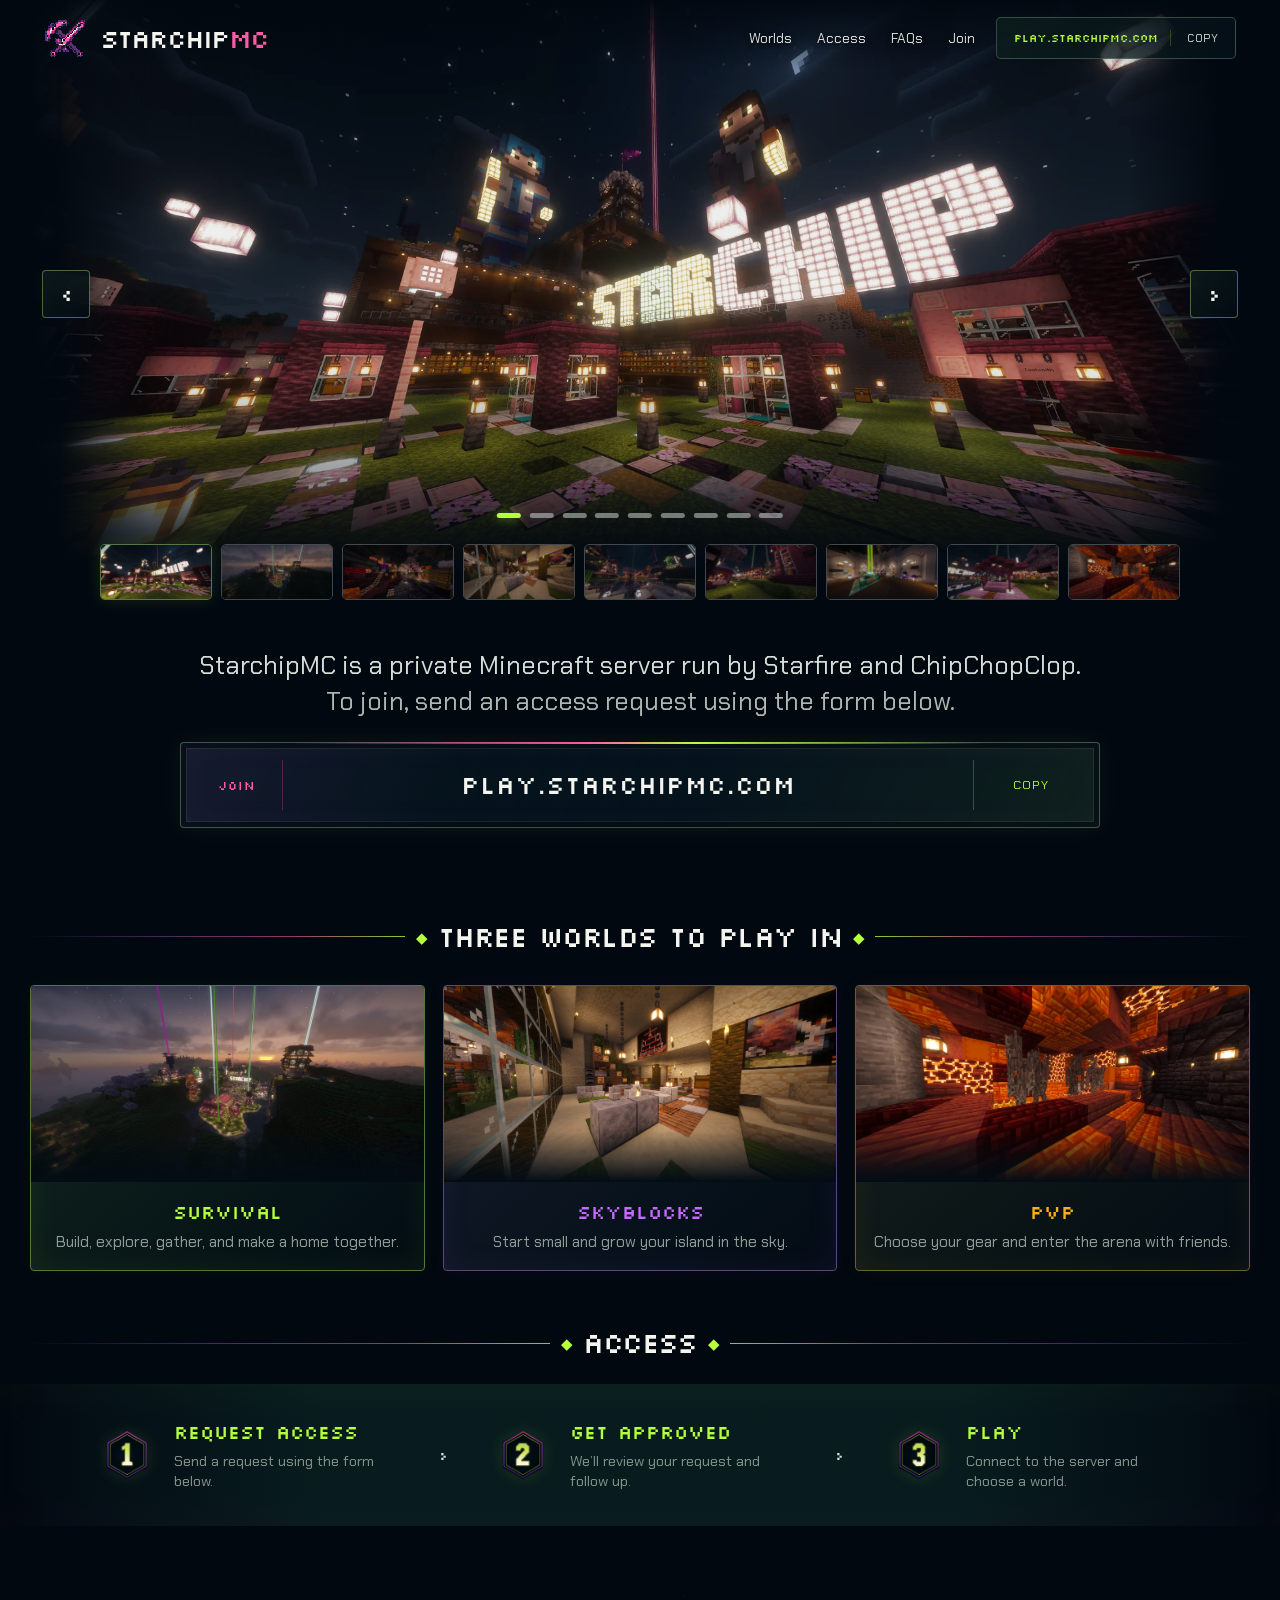
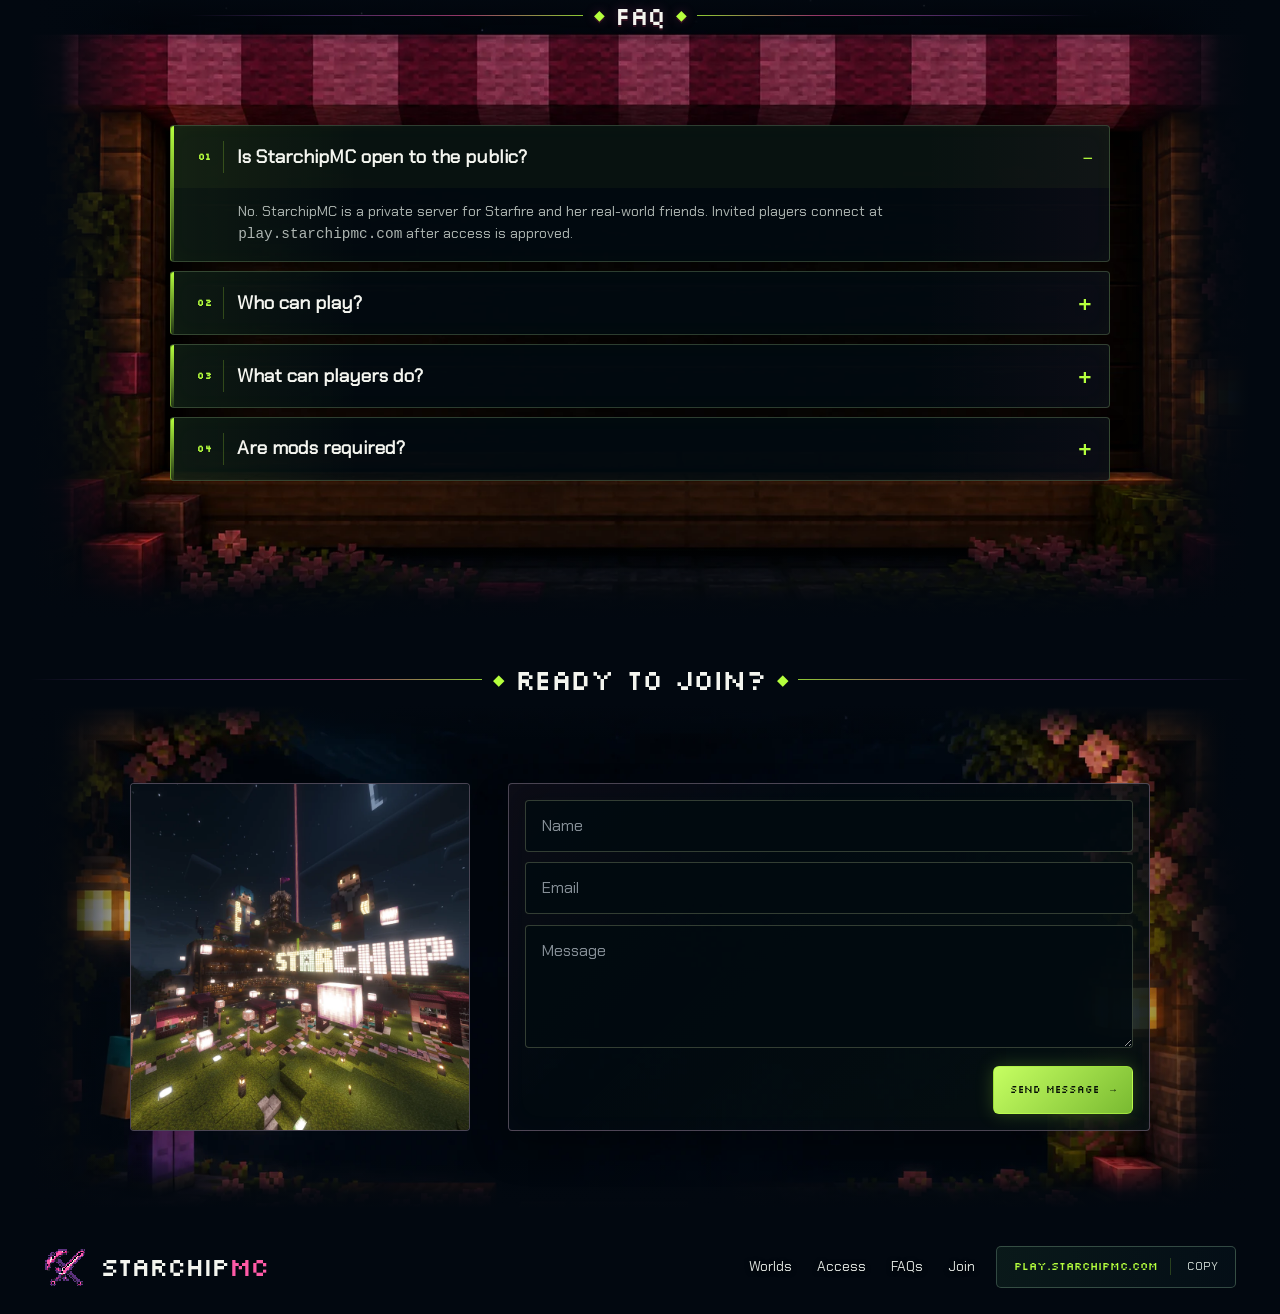
==== commit 82c99ad7: "Clarify access steps" ====
--- a/index.html
+++ b/index.html
@@ -149,9 +149,9 @@
         <h2 class="section-title" id="access-title"><span>◆</span> Access <span>◆</span></h2>
         <div class="access__slice">
           <ol class="access__track frame">
-            <li><img class="access__number" src="assets/night-market-v2/access-badges/access-step-1.webp?v=hex-1" alt="Step 1" width="256" height="256" loading="lazy" /><div><strong>Invite</strong><p>Send a request to join.</p></div></li>
-            <li><img class="access__number" src="assets/night-market-v2/access-badges/access-step-2.webp?v=hex-1" alt="Step 2" width="256" height="256" loading="lazy" /><div><strong>Review</strong><p>We review the request.</p></div></li>
-            <li><img class="access__number" src="assets/night-market-v2/access-badges/access-step-3.webp?v=hex-1" alt="Step 3" width="256" height="256" loading="lazy" /><div><strong>Play</strong><p>Connect and choose a world.</p></div></li>
+            <li><img class="access__number" src="assets/night-market-v2/access-badges/access-step-1.webp?v=hex-1" alt="Step 1" width="256" height="256" loading="lazy" /><div><strong>Request Access</strong><p>Send a request using the form below.</p></div></li>
+            <li><img class="access__number" src="assets/night-market-v2/access-badges/access-step-2.webp?v=hex-1" alt="Step 2" width="256" height="256" loading="lazy" /><div><strong>Get Approved</strong><p>We’ll review your request and follow up.</p></div></li>
+            <li><img class="access__number" src="assets/night-market-v2/access-badges/access-step-3.webp?v=hex-1" alt="Step 3" width="256" height="256" loading="lazy" /><div><strong>Play</strong><p>Connect to the server and choose a world.</p></div></li>
           </ol>
         </div>
       </section>
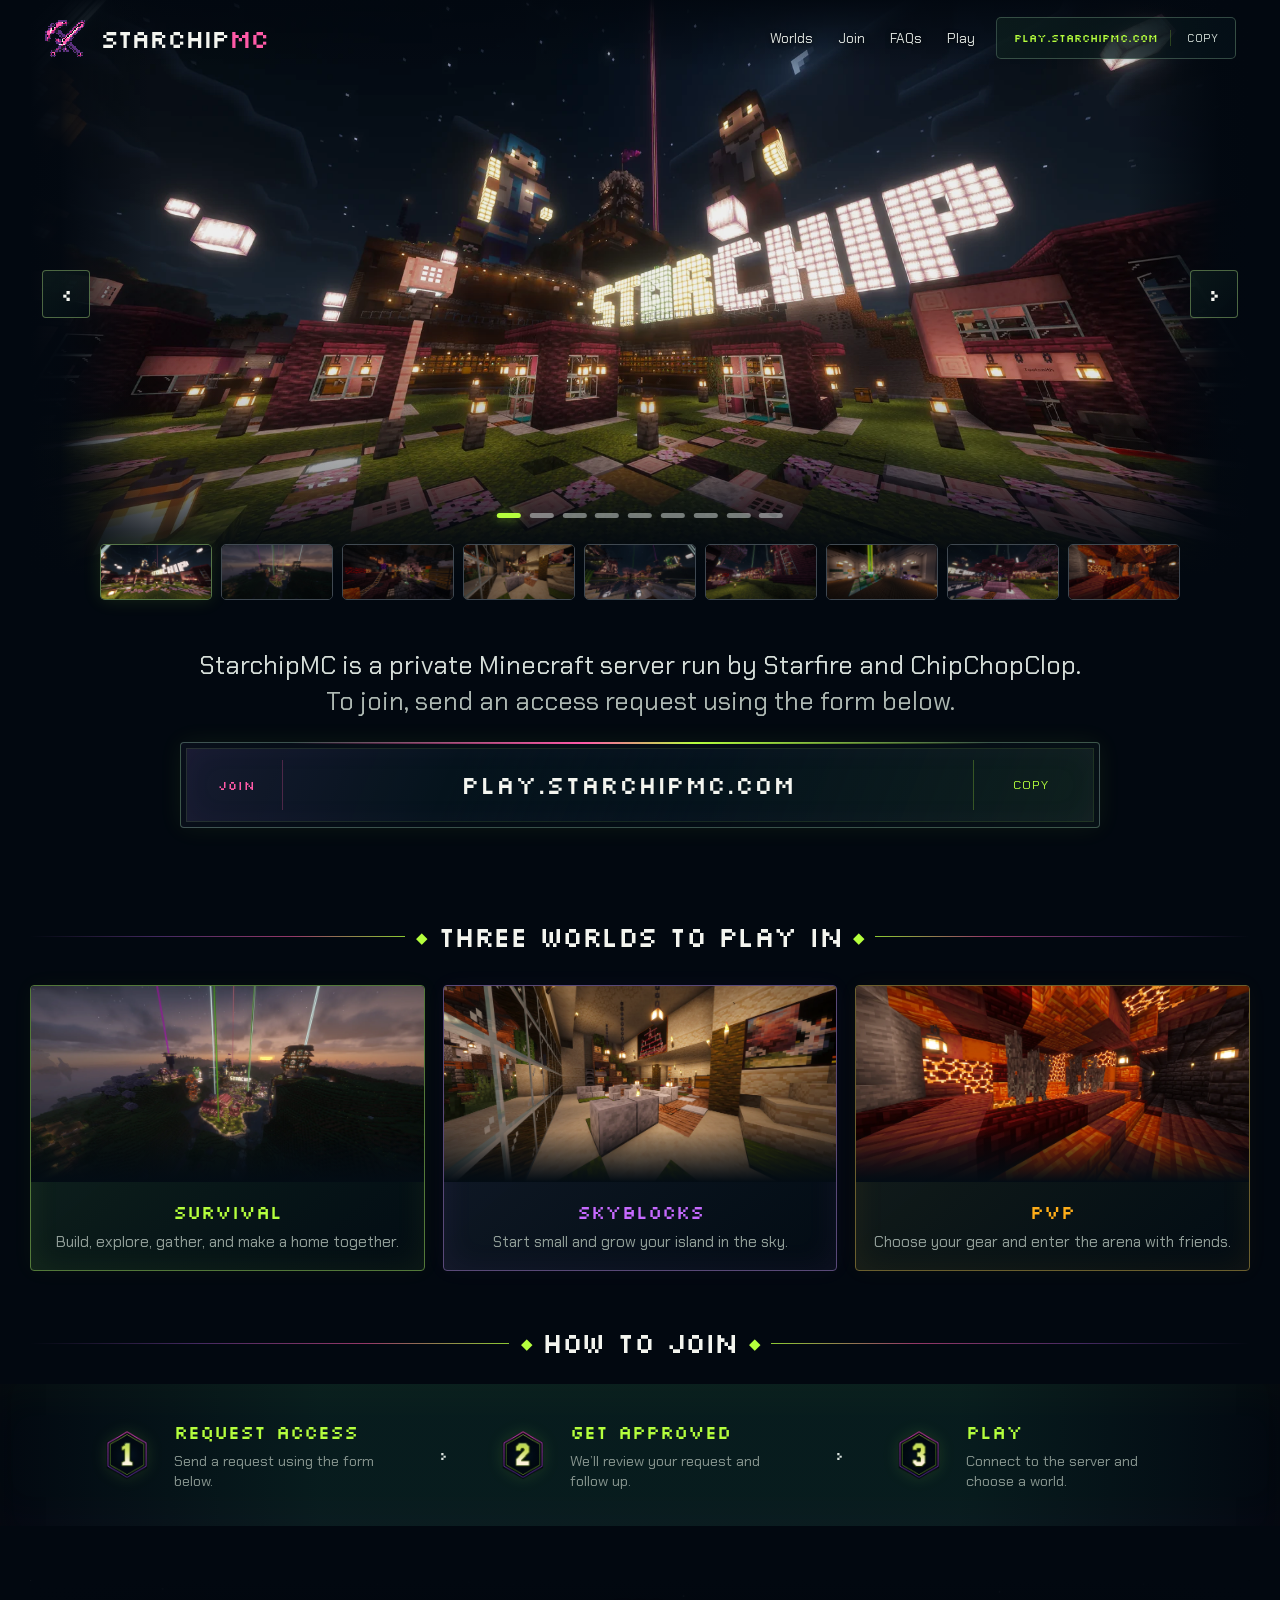
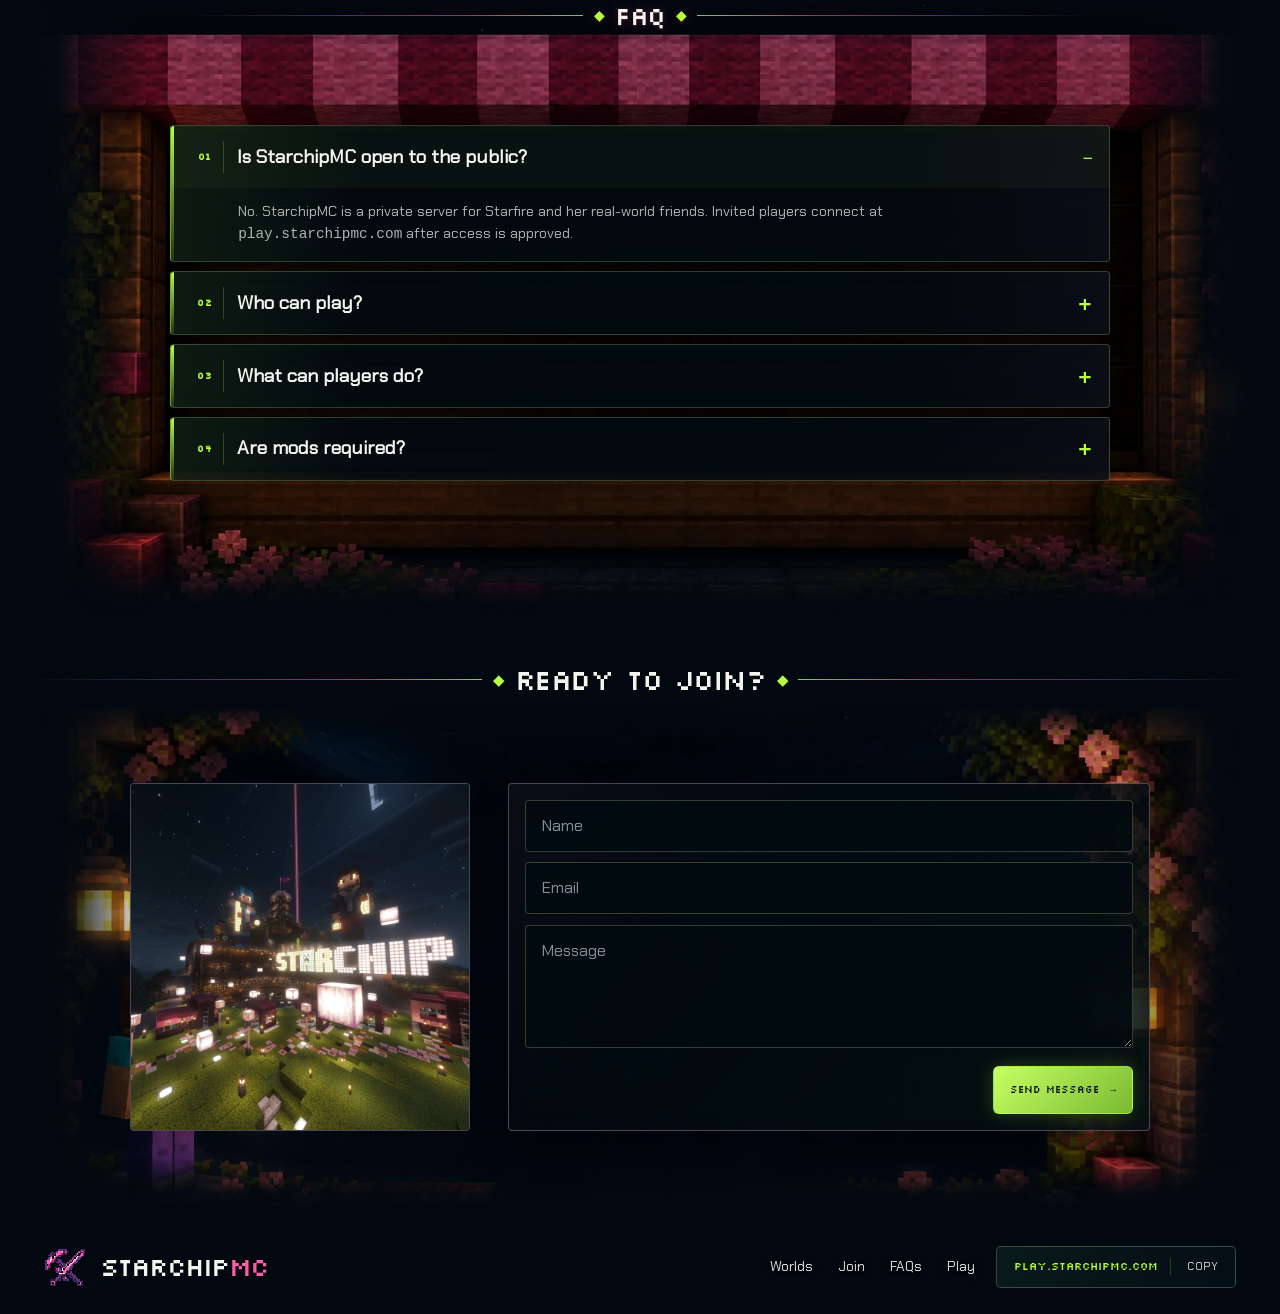
==== commit 0370ec62: "Rename join navigation" ====
--- a/index.html
+++ b/index.html
@@ -22,9 +22,9 @@
 
       <nav class="nav" id="primary-nav" aria-label="Primary navigation" data-nav>
         <a href="#worlds">Worlds</a>
-        <a href="#access">Access</a>
+        <a href="#access">Join</a>
         <a href="#parents">FAQs</a>
-        <a href="#contact">Join</a>
+        <a href="#contact">Play</a>
       </nav>
 
       <button class="header-server" type="button" data-copy-server>
@@ -146,7 +146,7 @@
       </section>
 
       <section class="access" id="access" aria-labelledby="access-title">
-        <h2 class="section-title" id="access-title"><span>◆</span> Access <span>◆</span></h2>
+        <h2 class="section-title" id="access-title"><span>◆</span> How to Join <span>◆</span></h2>
         <div class="access__slice">
           <ol class="access__track frame">
             <li><img class="access__number" src="assets/night-market-v2/access-badges/access-step-1.webp?v=hex-1" alt="Step 1" width="256" height="256" loading="lazy" /><div><strong>Request Access</strong><p>Send a request using the form below.</p></div></li>
@@ -203,7 +203,7 @@
 
     <footer class="footer frame">
       <a class="wordmark" href="#top" aria-label="Back to the top"><span class="wordmark__tools" aria-hidden="true"><img src="assets/night-market-v2/brand/starchipmc-tools-mark.png" alt="" width="640" height="640" /></span><span class="wordmark__name">Starchip<span>MC</span></span></a>
-      <nav aria-label="Footer navigation"><a href="#worlds">Worlds</a><a href="#access">Access</a><a href="#parents">FAQs</a><a href="#contact">Join</a></nav>
+      <nav aria-label="Footer navigation"><a href="#worlds">Worlds</a><a href="#access">Join</a><a href="#parents">FAQs</a><a href="#contact">Play</a></nav>
       <button class="header-server" type="button" data-copy-server><span>play.starchipmc.com</span><i data-copy-visible>Copy</i><b class="visually-hidden" data-copy-label>Copy server address</b></button>
     </footer>
 
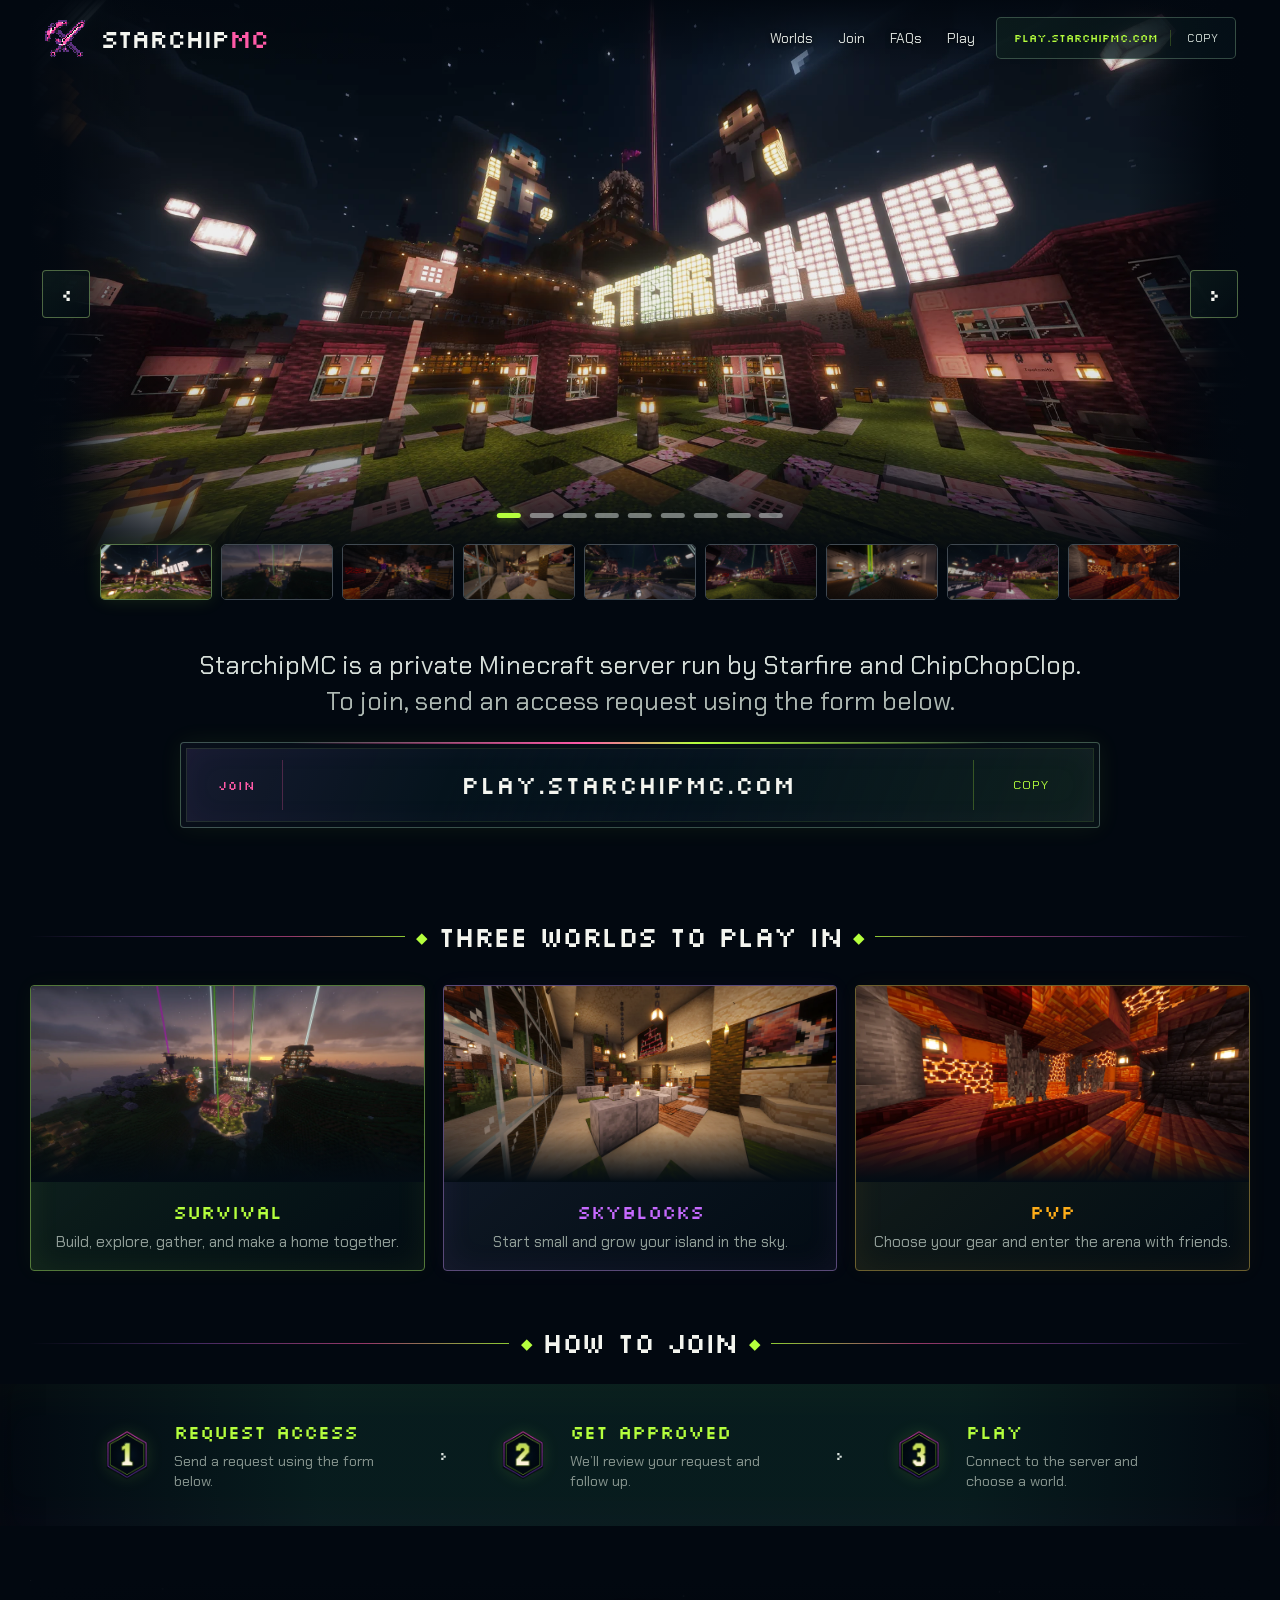
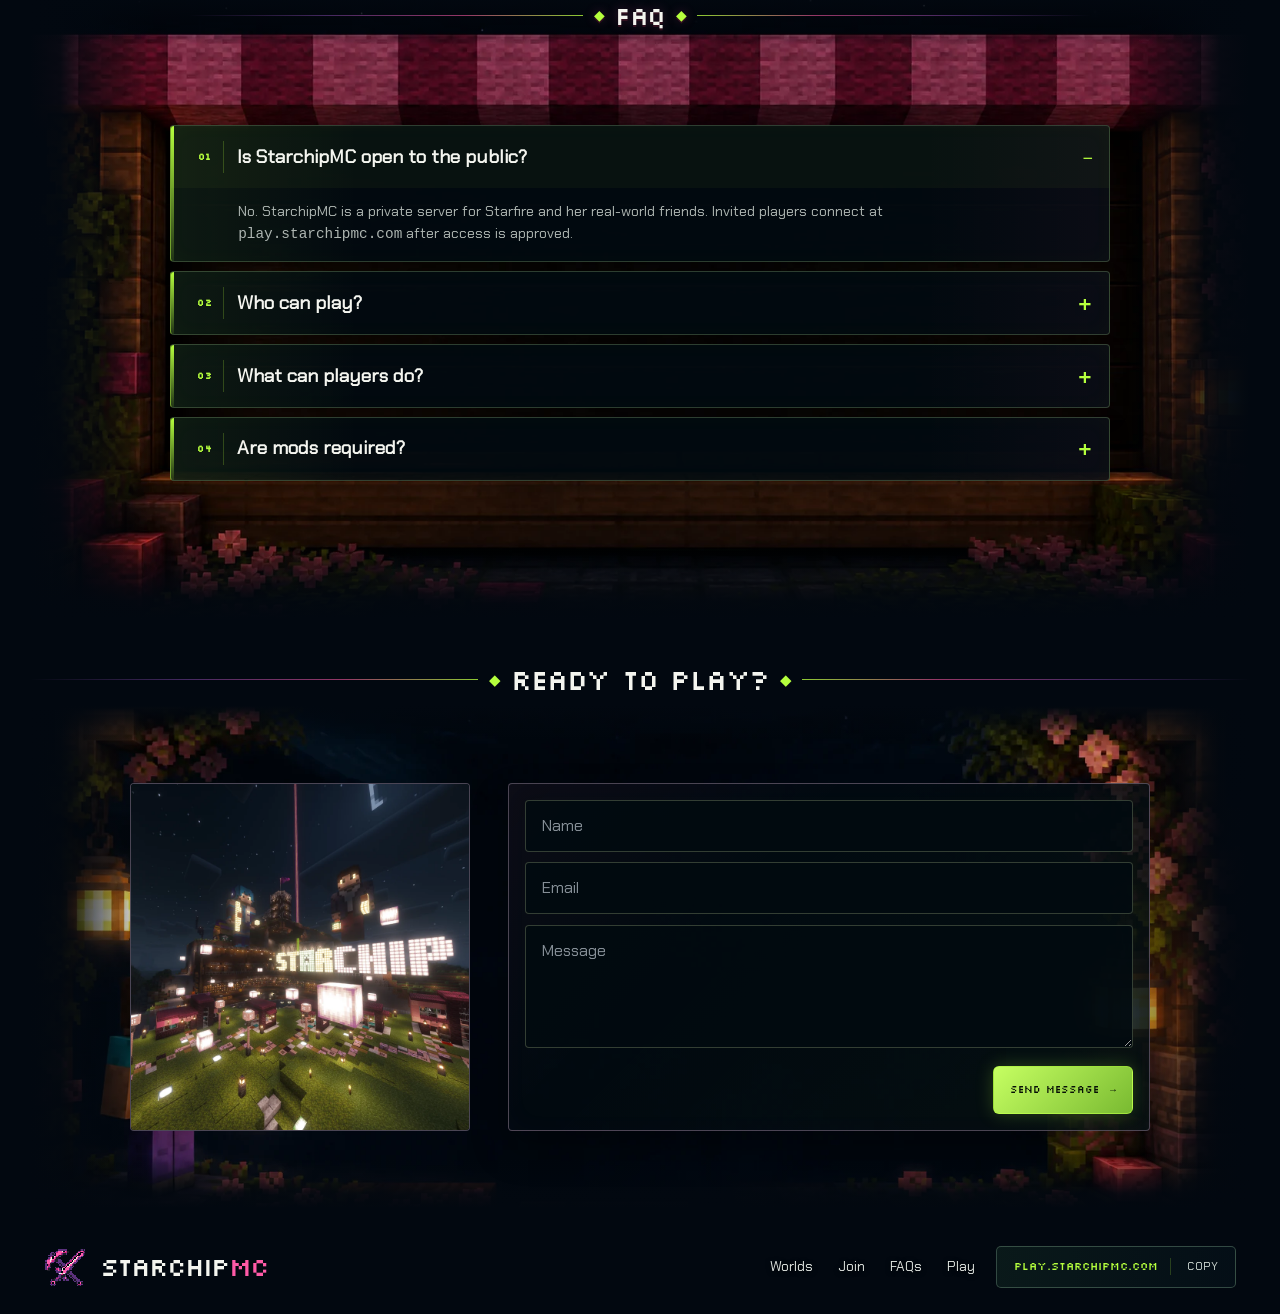
==== commit 5519f457: "Rename play section heading" ====
--- a/index.html
+++ b/index.html
@@ -180,7 +180,7 @@
       </section>
 
       <section class="join frame" id="contact" aria-labelledby="contact-title">
-        <h2 class="section-title" id="contact-title"><span>◆</span> Ready to join? <span>◆</span></h2>
+        <h2 class="section-title" id="contact-title"><span>◆</span> Ready to play? <span>◆</span></h2>
         <div class="join__scene">
           <img src="assets/night-market-v2/scenes/ready-to-join.webp" alt="" width="1920" height="800" loading="lazy" />
           <div class="join__layout">
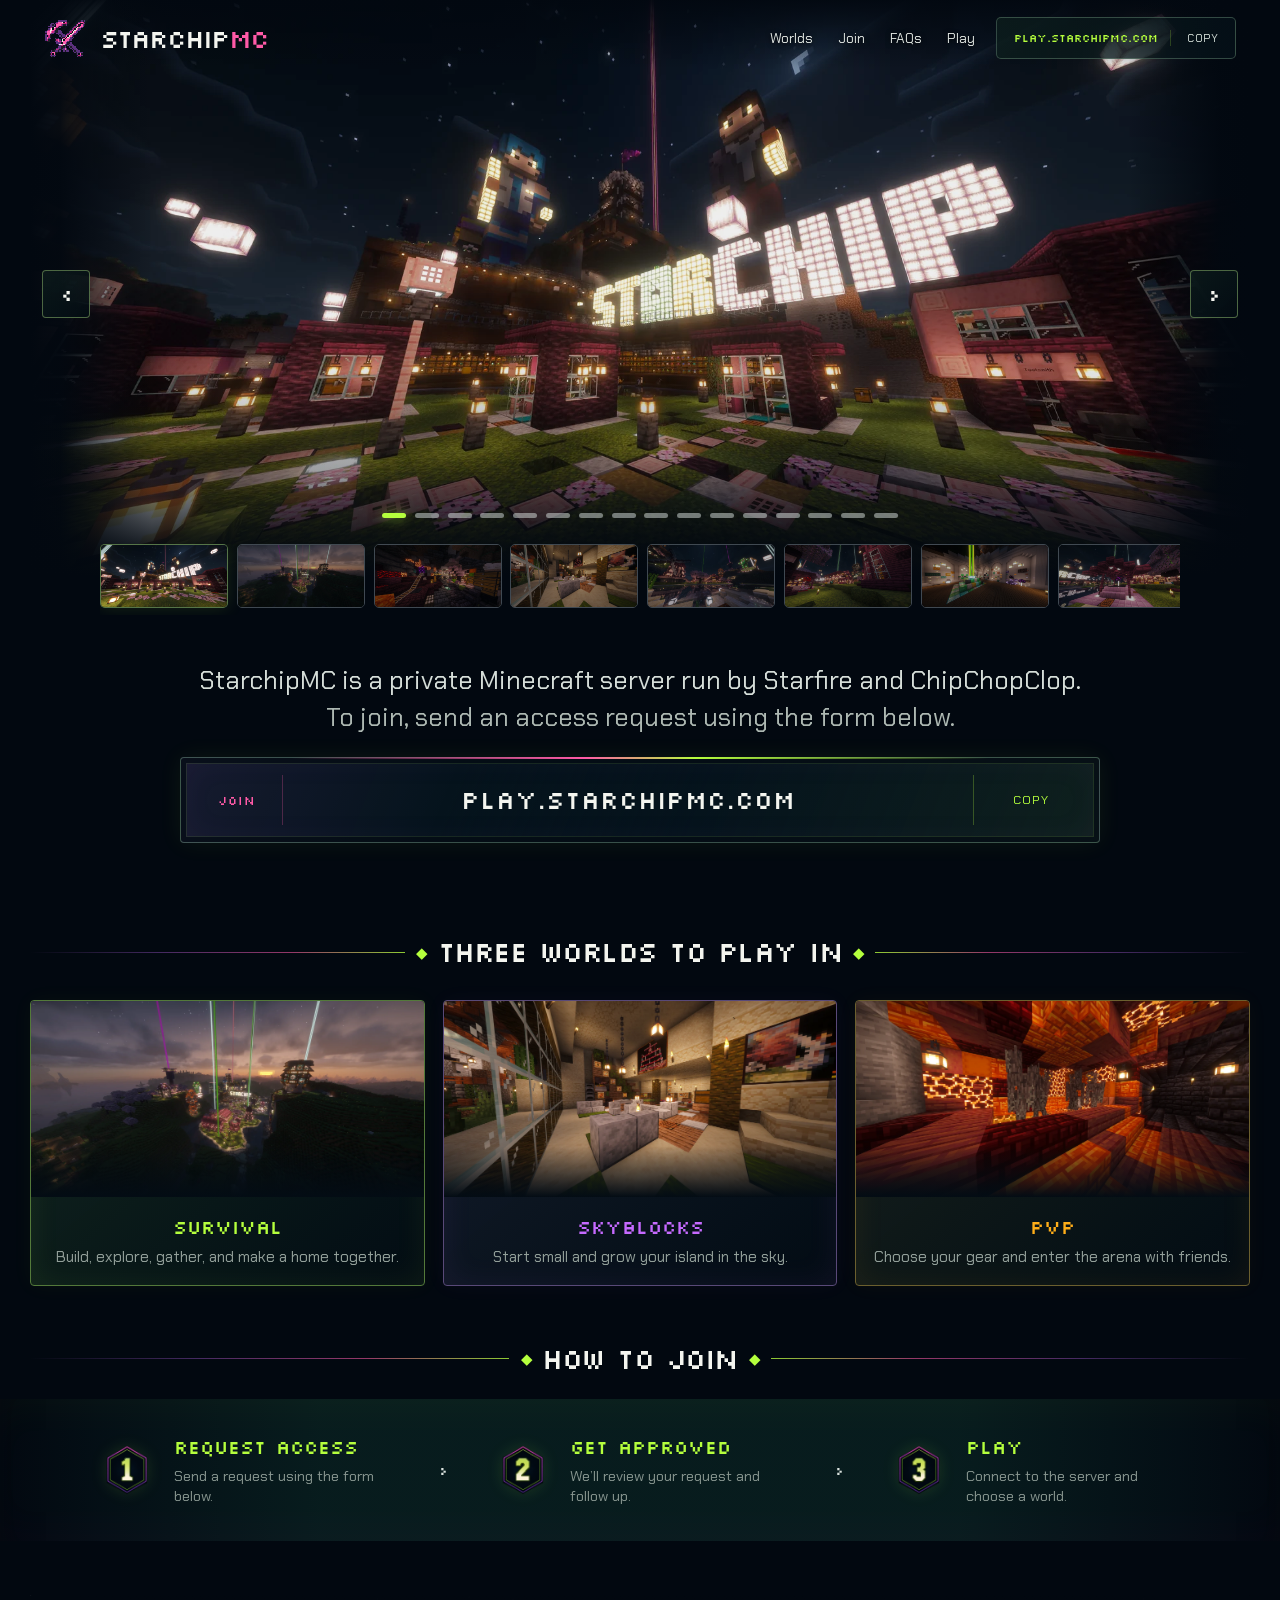
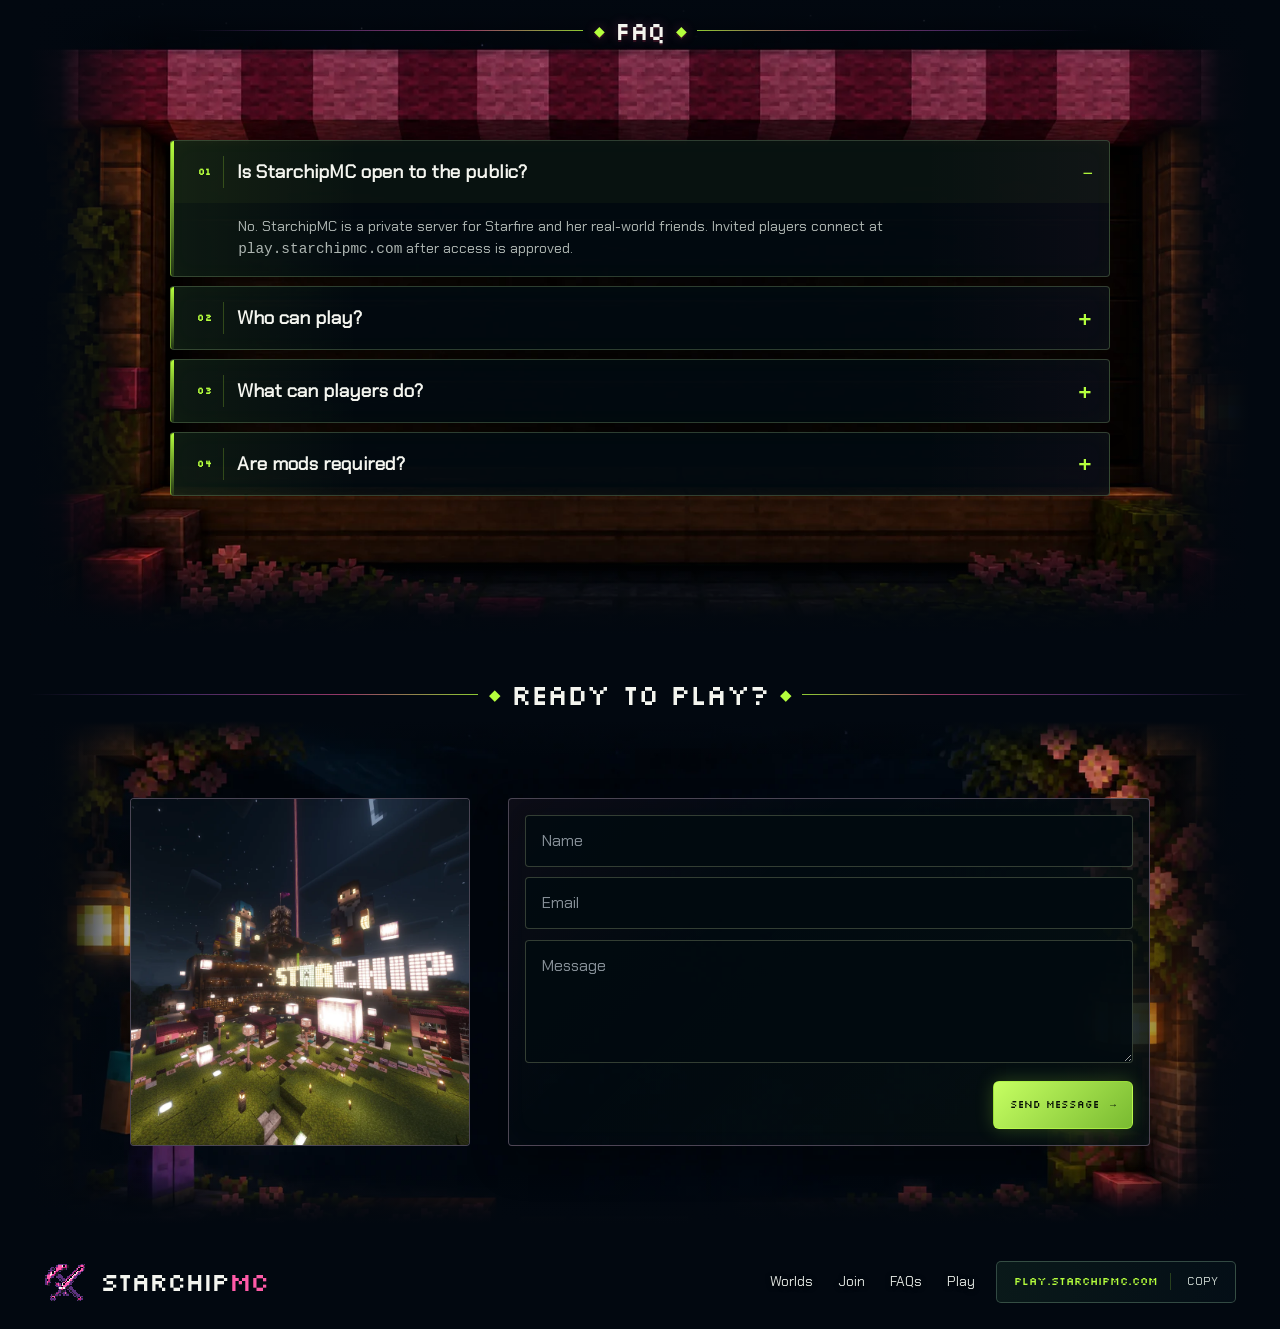
==== commit 61a61274: "Expand hero screenshot gallery" ====
--- a/index.html
+++ b/index.html
@@ -7,7 +7,7 @@
     <meta name="description" content="StarchipMC is a private Minecraft server for Starfire and her real-world friends." />
     <link rel="preload" href="assets/night-market-v2/fonts/Silkscreen-Regular.ttf" as="font" type="font/ttf" crossorigin />
     <link rel="preload" href="assets/night-market-v2/gallery/starchip-plaza.webp" as="image" type="image/webp" />
-    <link rel="stylesheet" href="styles.css?v=night-market-v2-layout-15" />
+    <link rel="stylesheet" href="styles.css?v=night-market-v2-layout-16" />
     <title>StarchipMC | Private Minecraft Server</title>
   </head>
 
@@ -63,6 +63,27 @@
             <div class="carousel__slide" data-slide data-label="PvP arena" aria-hidden="true">
               <img src="assets/night-market-v2/gallery/ember-interior.webp" alt="A firelit Minecraft Nether arena interior" width="1920" height="980" loading="lazy" />
             </div>
+            <div class="carousel__slide" data-slide data-label="Deep Dark room" aria-hidden="true">
+              <img src="assets/night-market-v2/gallery/deep-dark-room.webp" alt="A colorful room built with sculk blocks, vines, and a checkerboard floor" width="1920" height="980" loading="lazy" />
+            </div>
+            <div class="carousel__slide" data-slide data-label="Chops Shop" aria-hidden="true">
+              <img src="assets/night-market-v2/gallery/chops-shop.webp" alt="The illuminated Chops Shop statue and storefront at night" width="1920" height="980" loading="lazy" />
+            </div>
+            <div class="carousel__slide" data-slide data-label="Sculk villager house" aria-hidden="true">
+              <img src="assets/night-market-v2/gallery/sculk-villager-house.webp" alt="A compact sculk and honeycomb villager house at night" width="1920" height="980" loading="lazy" />
+            </div>
+            <div class="carousel__slide" data-slide data-label="Plaza overlook" aria-hidden="true">
+              <img src="assets/night-market-v2/gallery/plaza-overlook.webp" alt="A wide nighttime overlook of the Starchip plaza and beacon lights" width="1920" height="980" loading="lazy" />
+            </div>
+            <div class="carousel__slide" data-slide data-label="Blossom tower sunrise" aria-hidden="true">
+              <img src="assets/night-market-v2/gallery/blossom-tower-sunrise.webp" alt="A flower-covered white tower and cherry trees at sunrise" width="1920" height="980" loading="lazy" />
+            </div>
+            <div class="carousel__slide" data-slide data-label="Pink tower sunrise" aria-hidden="true">
+              <img src="assets/night-market-v2/gallery/pink-tower-sunrise.webp" alt="A tall pink tower and hillside builds glowing at sunrise" width="1920" height="980" loading="lazy" />
+            </div>
+            <div class="carousel__slide" data-slide data-label="Sunrise statues overlook" aria-hidden="true">
+              <img src="assets/night-market-v2/gallery/sunrise-statues-overlook.webp" alt="An elevated sunrise view across the Starchip statues and settlement" width="1920" height="980" loading="lazy" />
+            </div>
 
             <button class="carousel__arrow carousel__arrow--back" type="button" data-carousel-back>
               <span aria-hidden="true">‹</span><span class="visually-hidden">Previous screenshot</span>
@@ -72,7 +93,7 @@
             </button>
 
             <div class="carousel__dots" aria-hidden="true">
-              <i class="is-current" data-dot></i><i data-dot></i><i data-dot></i><i data-dot></i><i data-dot></i><i data-dot></i><i data-dot></i><i data-dot></i><i data-dot></i>
+              <i class="is-current" data-dot></i><i data-dot></i><i data-dot></i><i data-dot></i><i data-dot></i><i data-dot></i><i data-dot></i><i data-dot></i><i data-dot></i><i data-dot></i><i data-dot></i><i data-dot></i><i data-dot></i><i data-dot></i><i data-dot></i><i data-dot></i>
             </div>
           </div>
 
@@ -103,6 +124,27 @@
             </button>
             <button type="button" role="tab" aria-selected="false" data-thumb data-index="8">
               <img src="assets/night-market-v2/gallery/ember-interior.webp" alt="" width="1920" height="980" loading="lazy" /><span class="visually-hidden">PvP arena</span>
+            </button>
+            <button type="button" role="tab" aria-selected="false" data-thumb data-index="9">
+              <img src="assets/night-market-v2/gallery/deep-dark-room.webp" alt="" width="1920" height="980" loading="lazy" /><span class="visually-hidden">Deep Dark room</span>
+            </button>
+            <button type="button" role="tab" aria-selected="false" data-thumb data-index="10">
+              <img src="assets/night-market-v2/gallery/chops-shop.webp" alt="" width="1920" height="980" loading="lazy" /><span class="visually-hidden">Chops Shop</span>
+            </button>
+            <button type="button" role="tab" aria-selected="false" data-thumb data-index="11">
+              <img src="assets/night-market-v2/gallery/sculk-villager-house.webp" alt="" width="1920" height="980" loading="lazy" /><span class="visually-hidden">Sculk villager house</span>
+            </button>
+            <button type="button" role="tab" aria-selected="false" data-thumb data-index="12">
+              <img src="assets/night-market-v2/gallery/plaza-overlook.webp" alt="" width="1920" height="980" loading="lazy" /><span class="visually-hidden">Plaza overlook</span>
+            </button>
+            <button type="button" role="tab" aria-selected="false" data-thumb data-index="13">
+              <img src="assets/night-market-v2/gallery/blossom-tower-sunrise.webp" alt="" width="1920" height="980" loading="lazy" /><span class="visually-hidden">Blossom tower sunrise</span>
+            </button>
+            <button type="button" role="tab" aria-selected="false" data-thumb data-index="14">
+              <img src="assets/night-market-v2/gallery/pink-tower-sunrise.webp" alt="" width="1920" height="980" loading="lazy" /><span class="visually-hidden">Pink tower sunrise</span>
+            </button>
+            <button type="button" role="tab" aria-selected="false" data-thumb data-index="15">
+              <img src="assets/night-market-v2/gallery/sunrise-statues-overlook.webp" alt="" width="1920" height="980" loading="lazy" /><span class="visually-hidden">Sunrise statues overlook</span>
             </button>
           </div>
 
@@ -207,6 +249,6 @@
       <button class="header-server" type="button" data-copy-server><span>play.starchipmc.com</span><i data-copy-visible>Copy</i><b class="visually-hidden" data-copy-label>Copy server address</b></button>
     </footer>
 
-    <script src="script.js?v=night-market-v2-layout-12" defer></script>
+    <script src="script.js?v=night-market-v2-layout-16" defer></script>
   </body>
 </html>
--- a/styles.css
+++ b/styles.css
@@ -362,8 +362,16 @@
   display: grid;
   margin-top: -2rem;
   width: min(calc(100% - 24px), 1080px);
-  grid-template-columns: repeat(9, minmax(0, 1fr));
+  padding-bottom: 0.45rem;
+  grid-template-columns: none;
+  grid-auto-columns: 128px;
+  grid-auto-flow: column;
   gap: 0.55rem;
+  overflow-x: auto;
+  overscroll-behavior-inline: contain;
+  scroll-snap-type: inline proximity;
+  scrollbar-color: rgba(181, 255, 61, 0.45) rgba(7, 20, 30, 0.8);
+  scrollbar-width: thin;
 }
 
 .carousel__thumbs button {
@@ -375,6 +383,7 @@
   background: #030b12;
   cursor: pointer;
   opacity: 0.72;
+  scroll-snap-align: center;
 }
 
 .carousel__thumbs button:hover,
@@ -1090,8 +1099,8 @@
   .hero { padding-top: 78px; }
   .carousel__stage { height: clamp(300px, 76vw, 440px); }
   .carousel__arrow { width: 40px; height: 40px; }
-  .carousel__dots { bottom: 2.3rem; }
-  .carousel__dots i { width: 20px; }
+  .carousel__dots { bottom: 2.3rem; gap: 0.3rem; }
+  .carousel__dots i { width: 12px; }
   .carousel__thumbs {
     width: calc(100% - 12px);
     margin-top: -1.1rem;
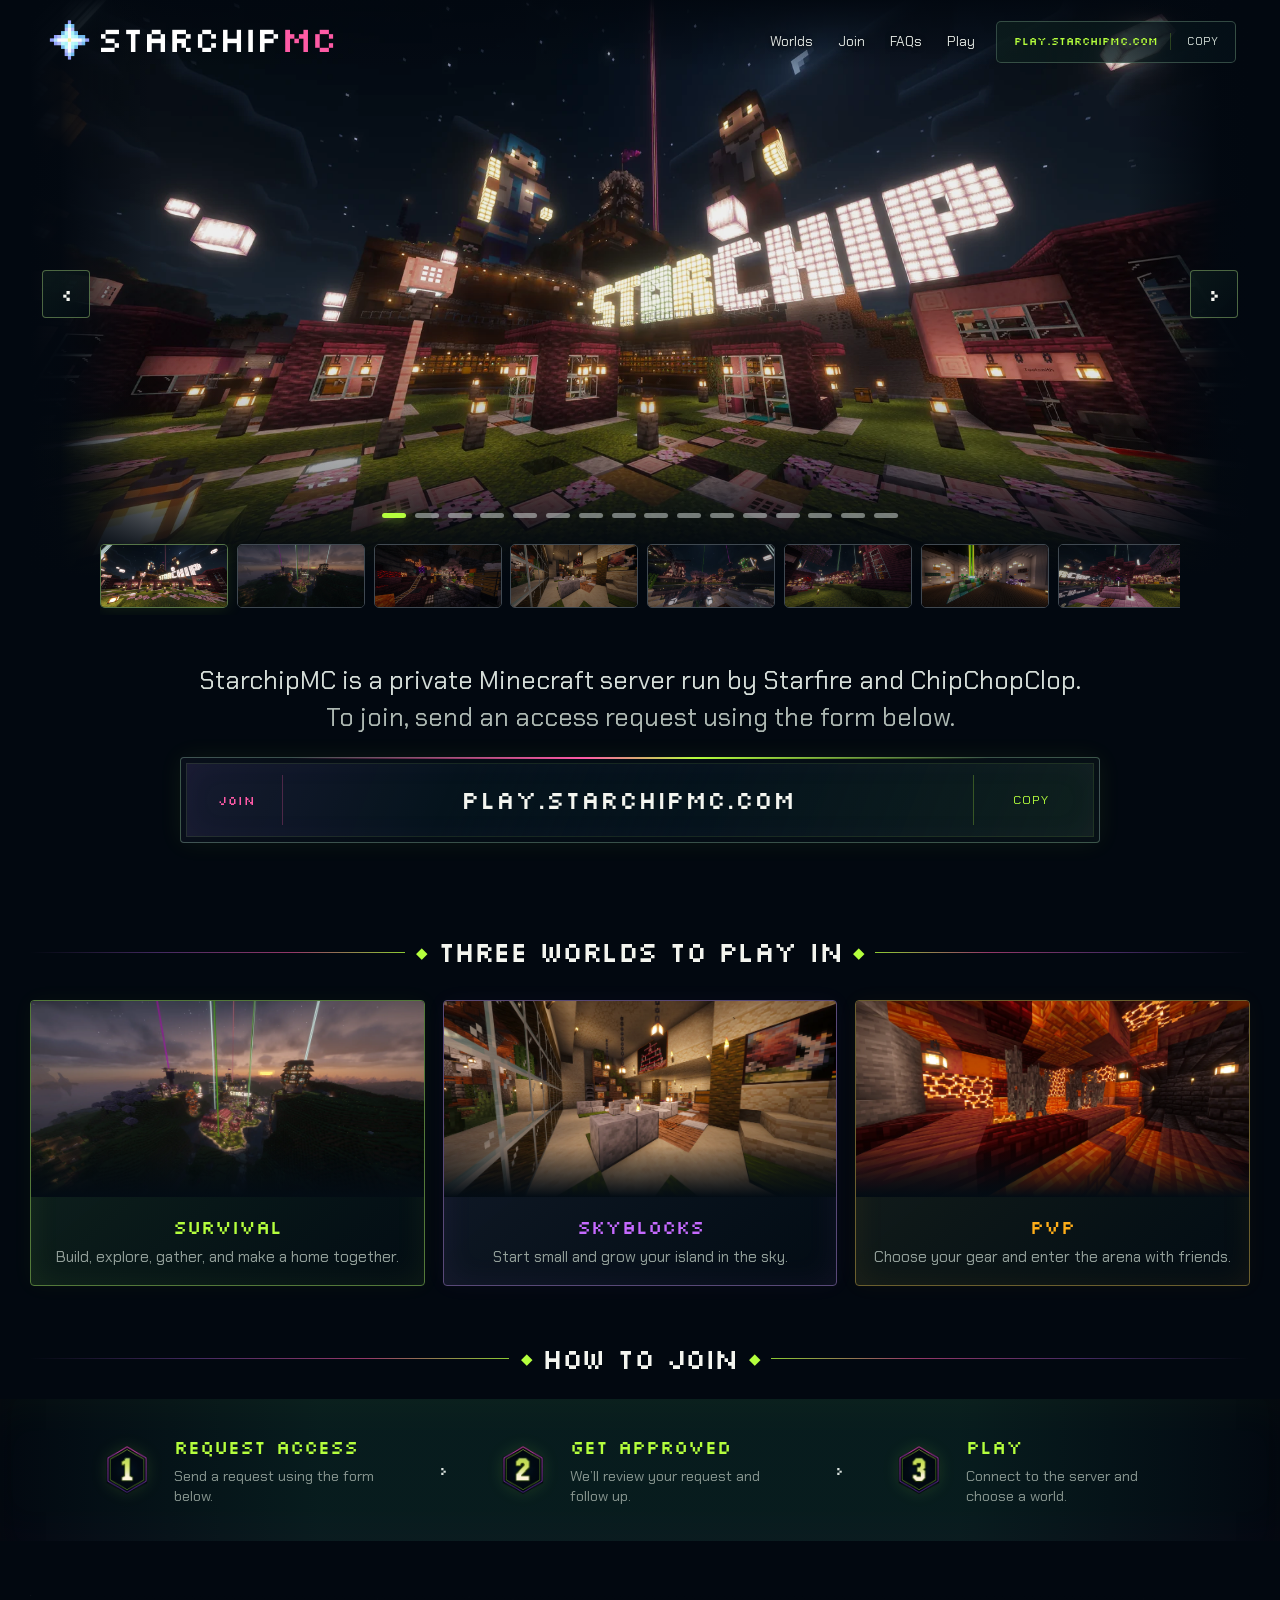
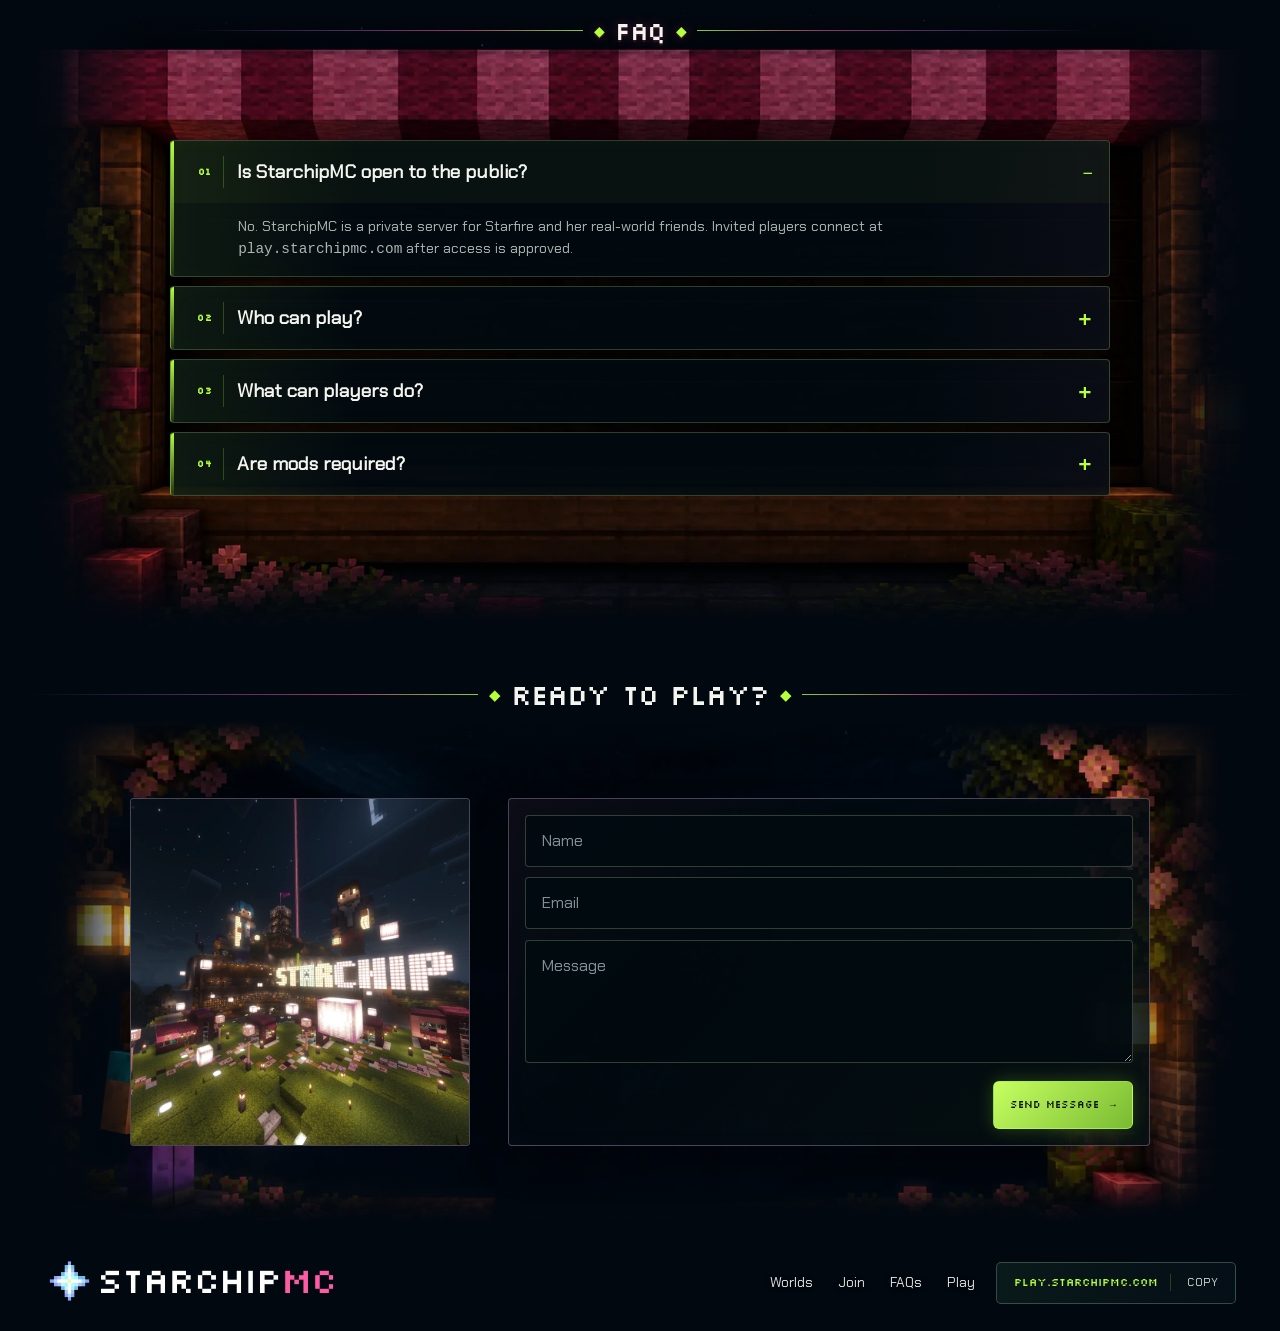
==== commit d69b6e55: "Update site wordmark with supplied StarchipMC logo" ====
--- a/index.html
+++ b/index.html
@@ -7,7 +7,7 @@
     <meta name="description" content="StarchipMC is a private Minecraft server for Starfire and her real-world friends." />
     <link rel="preload" href="assets/night-market-v2/fonts/Silkscreen-Regular.ttf" as="font" type="font/ttf" crossorigin />
     <link rel="preload" href="assets/night-market-v2/gallery/starchip-plaza.webp" as="image" type="image/webp" />
-    <link rel="stylesheet" href="styles.css?v=night-market-v2-layout-16" />
+    <link rel="stylesheet" href="styles.css?v=starchipmc-logo-1" />
     <title>StarchipMC | Private Minecraft Server</title>
   </head>
 
@@ -16,8 +16,7 @@
 
     <header class="topbar frame" data-topbar>
       <a class="wordmark" href="#top" aria-label="StarchipMC home">
-        <span class="wordmark__tools" aria-hidden="true"><img src="assets/night-market-v2/brand/starchipmc-tools-mark.png" alt="" width="640" height="640" /></span>
-        <span class="wordmark__name">Starchip<span>MC</span></span>
+        <img class="wordmark__logo" src="assets/night-market-v2/brand/starchipmc-logo.png" alt="" width="4694" height="800" />
       </a>
 
       <nav class="nav" id="primary-nav" aria-label="Primary navigation" data-nav>
@@ -244,7 +243,7 @@
     </main>
 
     <footer class="footer frame">
-      <a class="wordmark" href="#top" aria-label="Back to the top"><span class="wordmark__tools" aria-hidden="true"><img src="assets/night-market-v2/brand/starchipmc-tools-mark.png" alt="" width="640" height="640" /></span><span class="wordmark__name">Starchip<span>MC</span></span></a>
+      <a class="wordmark" href="#top" aria-label="StarchipMC home, back to the top"><img class="wordmark__logo" src="assets/night-market-v2/brand/starchipmc-logo.png" alt="" width="4694" height="800" /></a>
       <nav aria-label="Footer navigation"><a href="#worlds">Worlds</a><a href="#access">Join</a><a href="#parents">FAQs</a><a href="#contact">Play</a></nav>
       <button class="header-server" type="button" data-copy-server><span>play.starchipmc.com</span><i data-copy-visible>Copy</i><b class="visually-hidden" data-copy-label>Copy server address</b></button>
     </footer>
--- a/styles.css
+++ b/styles.css
@@ -140,35 +140,15 @@
 
 .wordmark {
   display: inline-flex;
-  min-width: max-content;
+  width: 300px;
+  max-width: 100%;
+  min-width: 0;
   align-items: center;
-  gap: 0.7rem;
-}
-
-.wordmark__tools {
-  display: grid;
-  width: 44px;
-  height: 44px;
-  place-items: center;
-}
-
-.wordmark__tools img {
-  width: 100%;
-  height: 100%;
-  object-fit: contain;
-  image-rendering: pixelated;
-}
-
-.wordmark__name {
-  font-family: var(--pixel);
-  font-size: clamp(1.06rem, 2.2vw, 1.65rem);
-  letter-spacing: -0.08em;
-  line-height: 1;
-  text-transform: uppercase;
-}
-
-.wordmark__name span {
-  color: var(--pink);
+}
+
+.wordmark__logo {
+  width: 100%;
+  height: auto;
 }
 
 .nav,
@@ -1018,6 +998,7 @@
 
 .lost__panel {
   display: grid;
+  grid-template-columns: minmax(0, 1fr);
   width: min(100%, 620px);
   min-height: 360px;
   padding: clamp(2rem, 7vw, 4.5rem);
@@ -1092,10 +1073,6 @@
   .join.frame { width: 100%; }
   .topbar { min-height: 70px; margin-top: 8px; justify-content: center; }
   .topbar .header-server { display: none; }
-  .wordmark__tools { width: 32px; height: 32px; }
-  .wordmark__name { font-size: 0.98rem; }
-  .topbar .wordmark__tools { width: 40px; height: 40px; }
-  .topbar .wordmark__name { font-size: 1.225rem; }
   .hero { padding-top: 78px; }
   .carousel__stage { height: clamp(300px, 76vw, 440px); }
   .carousel__arrow { width: 40px; height: 40px; }
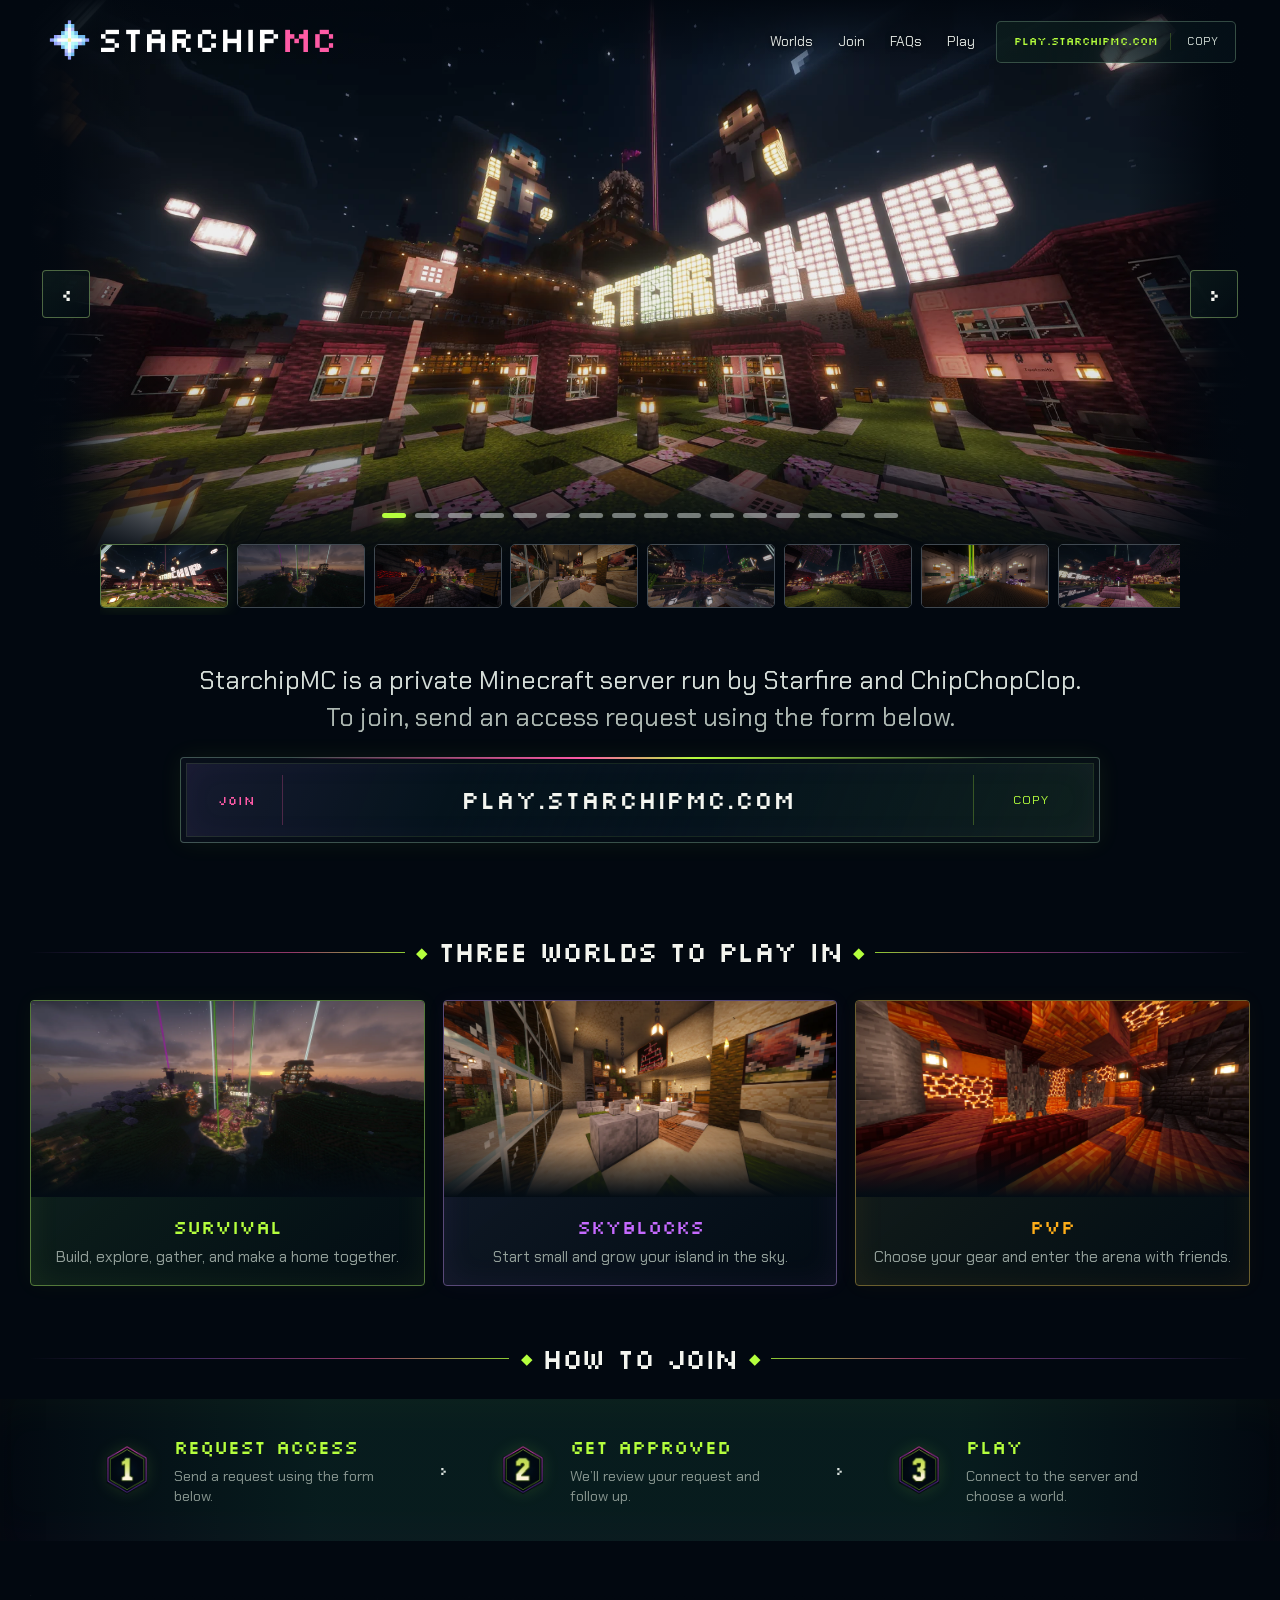
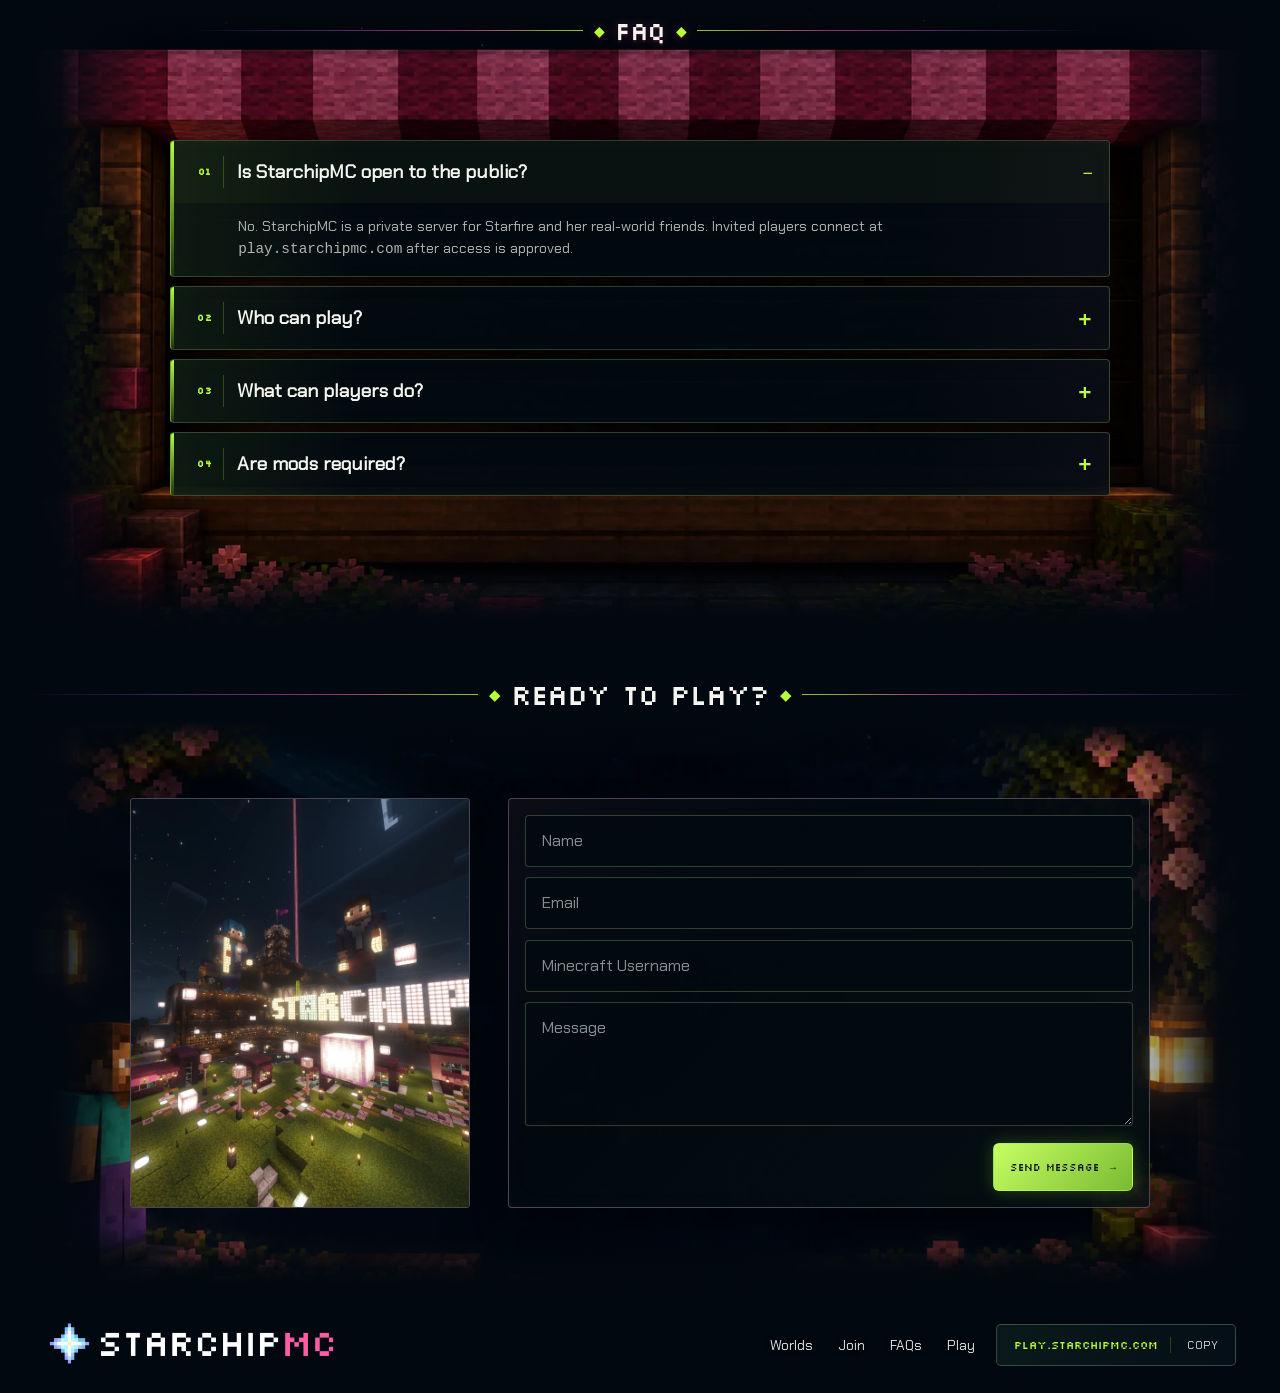
==== commit 5c3e6a36: "Capture Minecraft username in contact form" ====
--- a/index.html
+++ b/index.html
@@ -231,6 +231,7 @@
             <form class="join__form" action="https://formsubmit.co/tim.mahan@pm.me" method="post">
               <label><span class="visually-hidden">Name</span><input name="name" autocomplete="name" placeholder="Name" required /></label>
               <label><span class="visually-hidden">Email</span><input name="email" type="email" autocomplete="email" placeholder="Email" required /></label>
+              <label><span class="visually-hidden">Minecraft Username</span><input name="minecraft_username" type="text" autocomplete="username" autocapitalize="none" spellcheck="false" placeholder="Minecraft Username" required /></label>
               <label class="join__message"><span class="visually-hidden">Message</span><textarea name="message" rows="4" placeholder="Message" required></textarea></label>
               <button class="join__submit" type="submit">Send message <span aria-hidden="true">→</span></button>
               <label class="honeypot" aria-hidden="true">Leave empty<input name="_honey" tabindex="-1" autocomplete="off" /></label>
